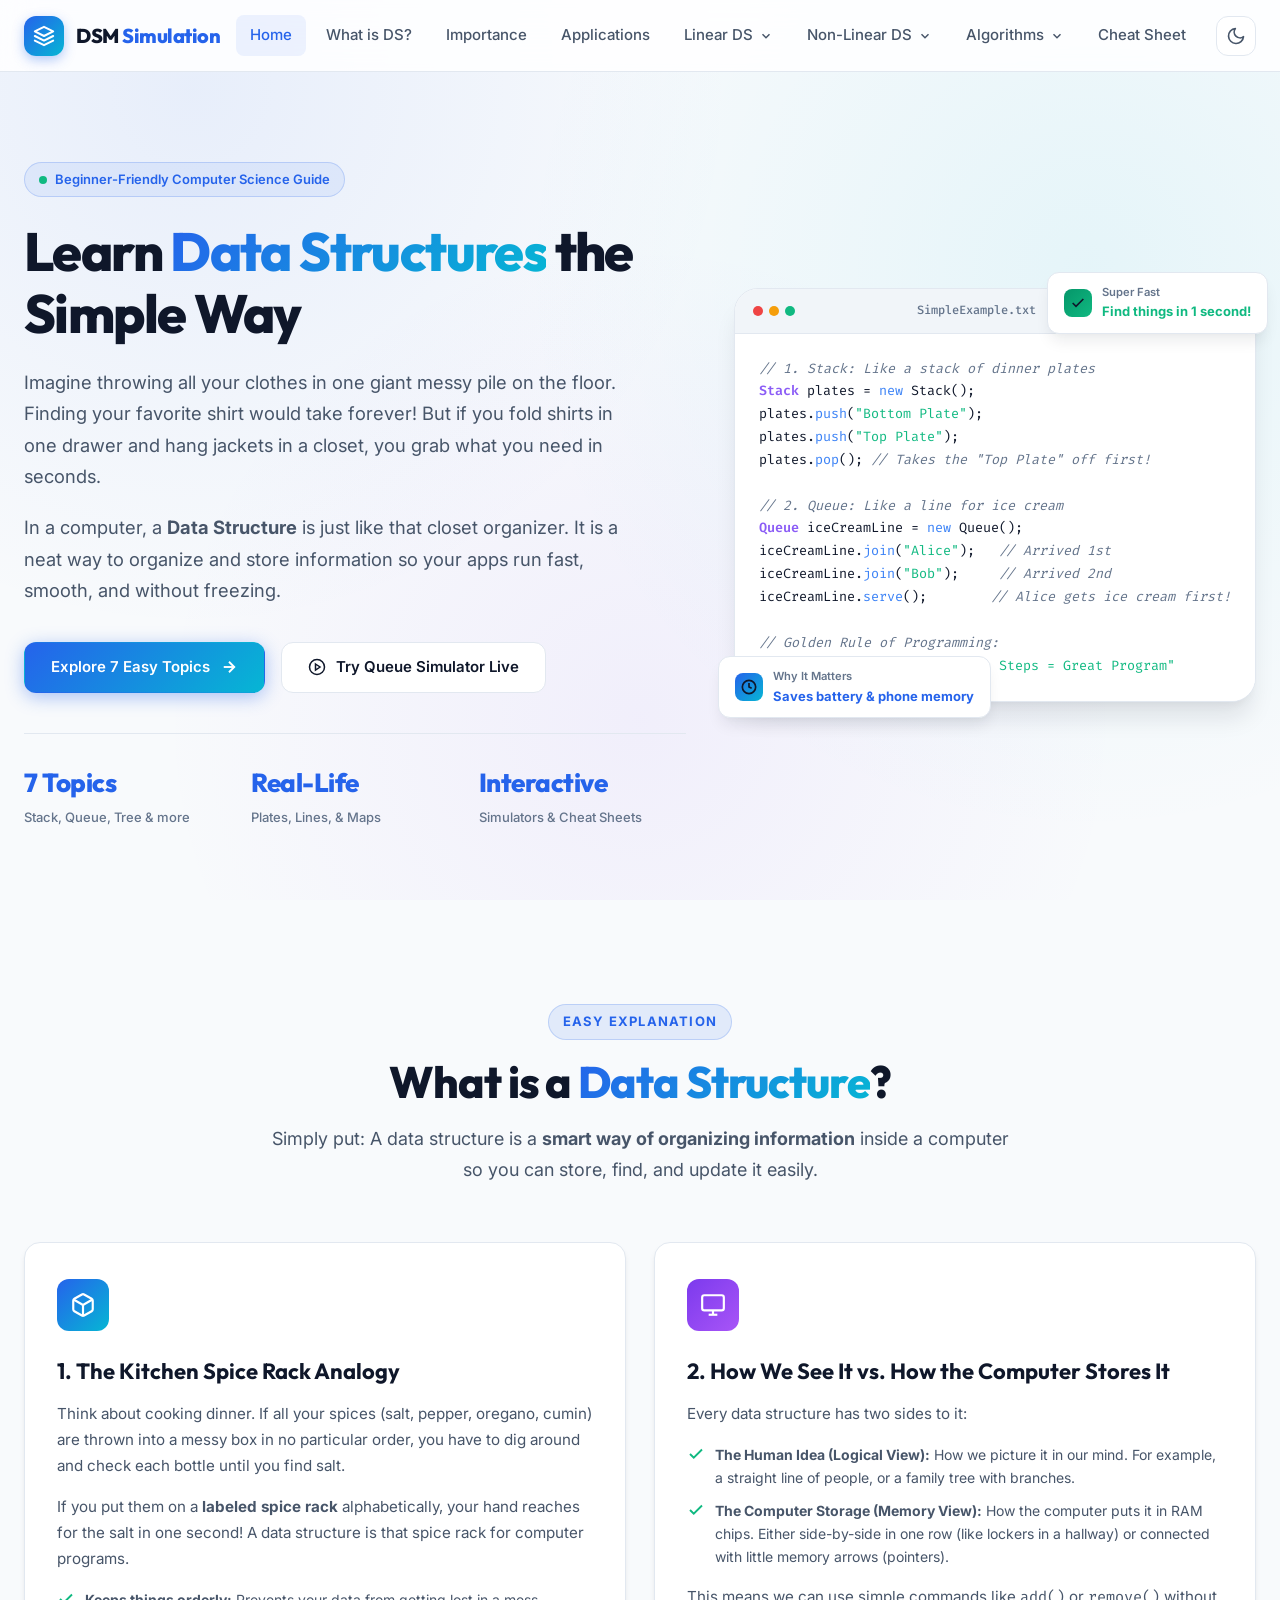
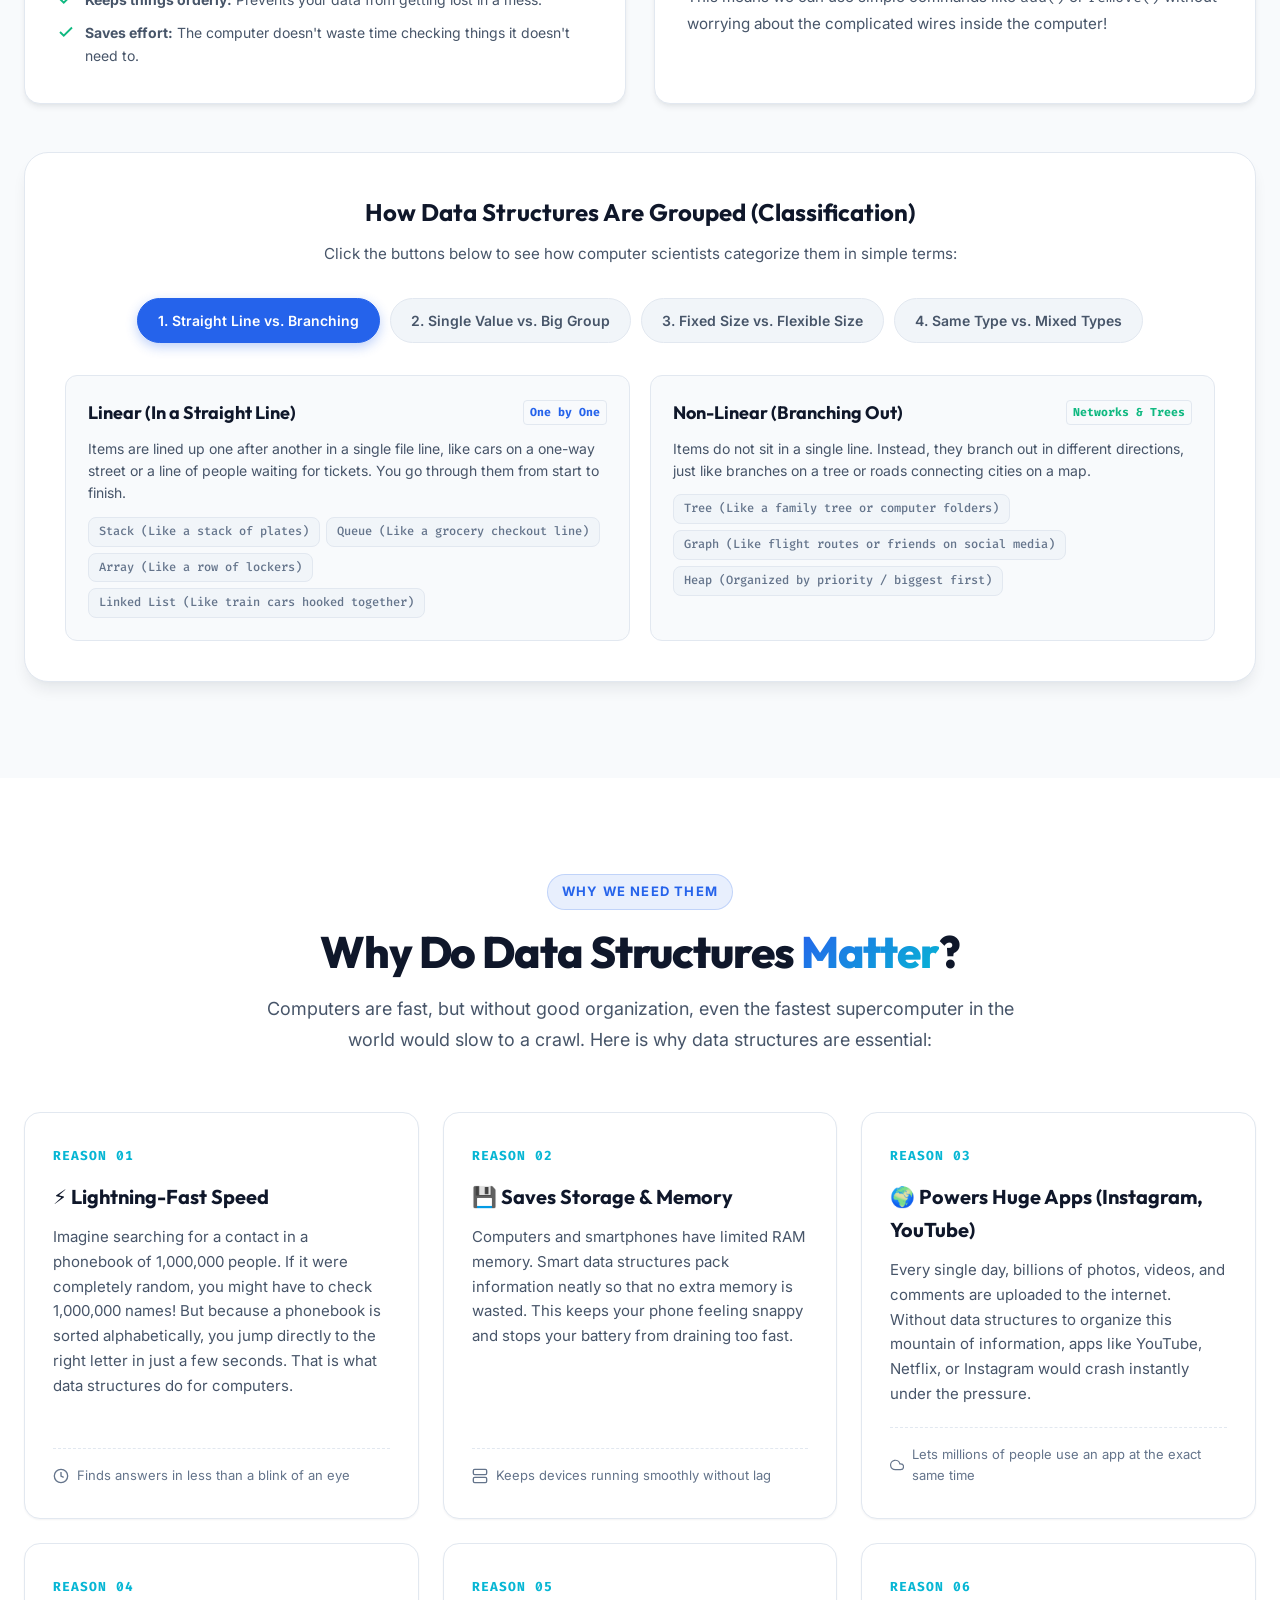
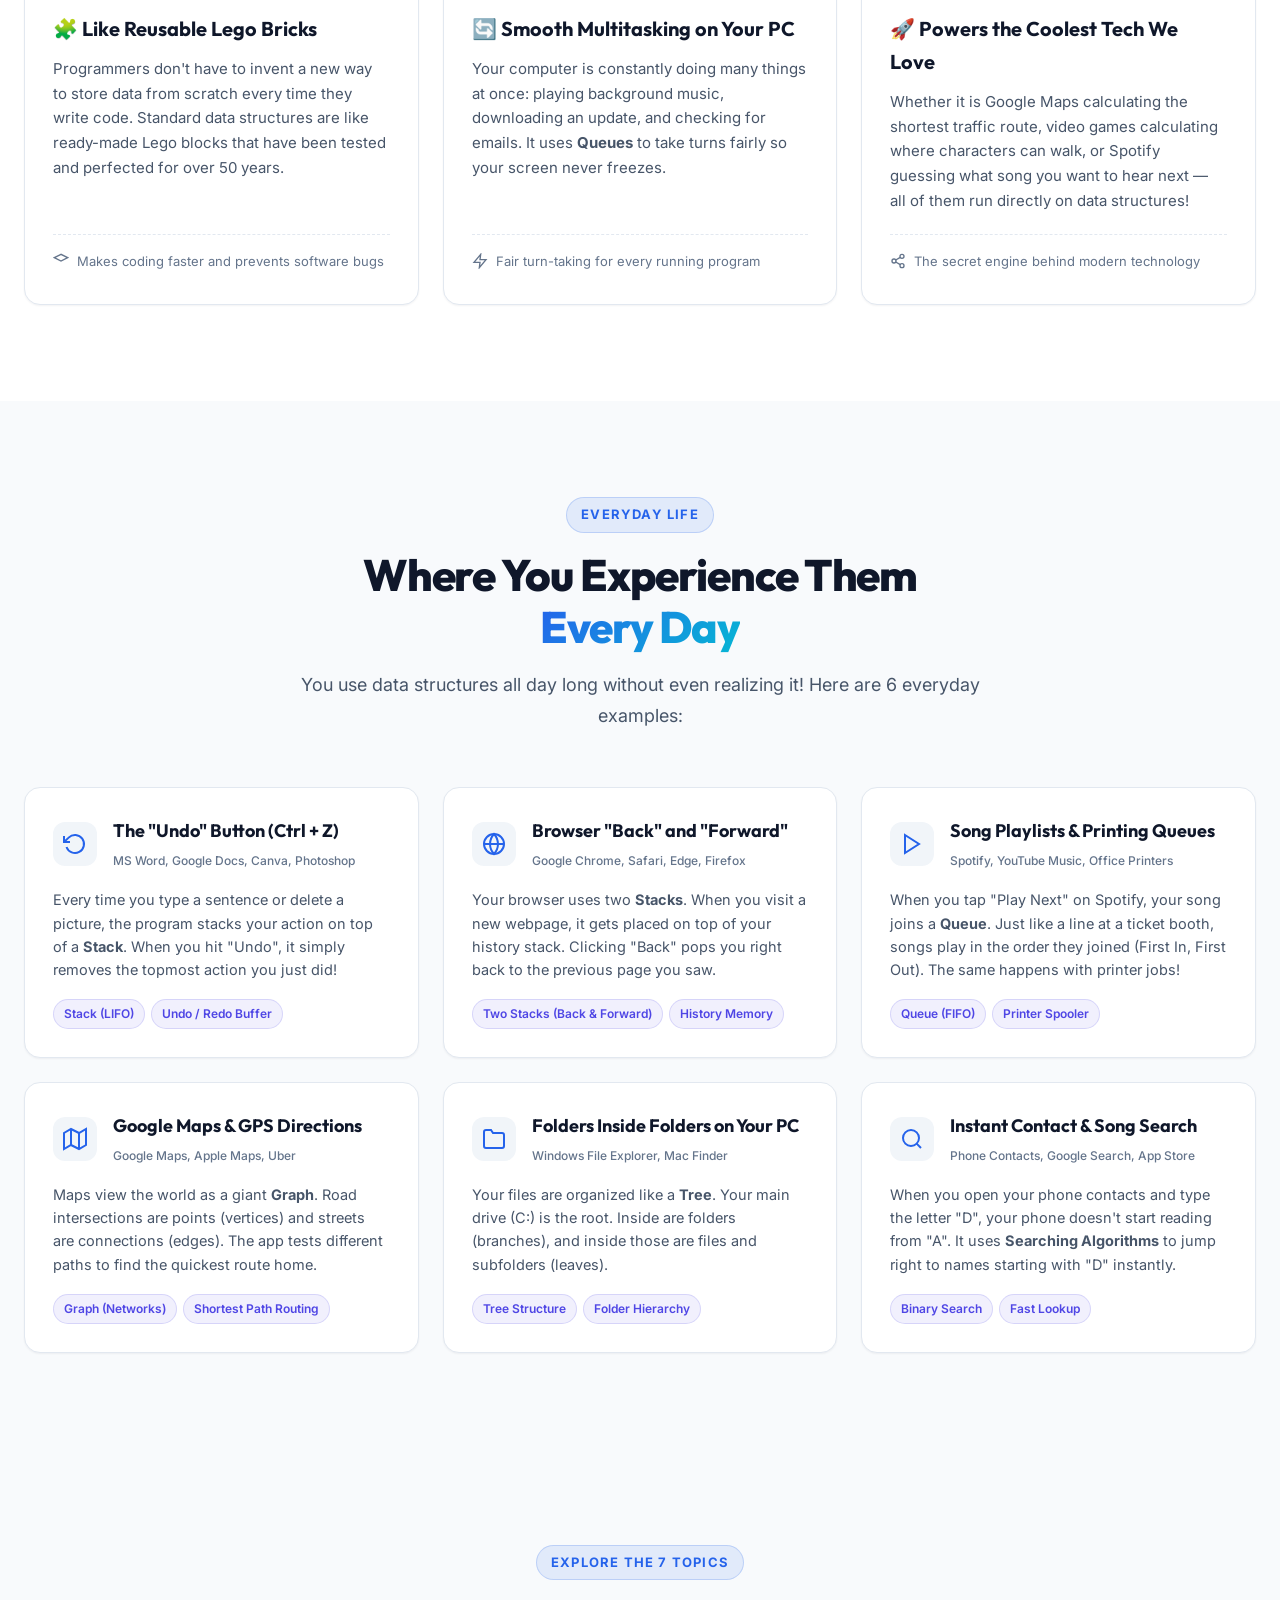
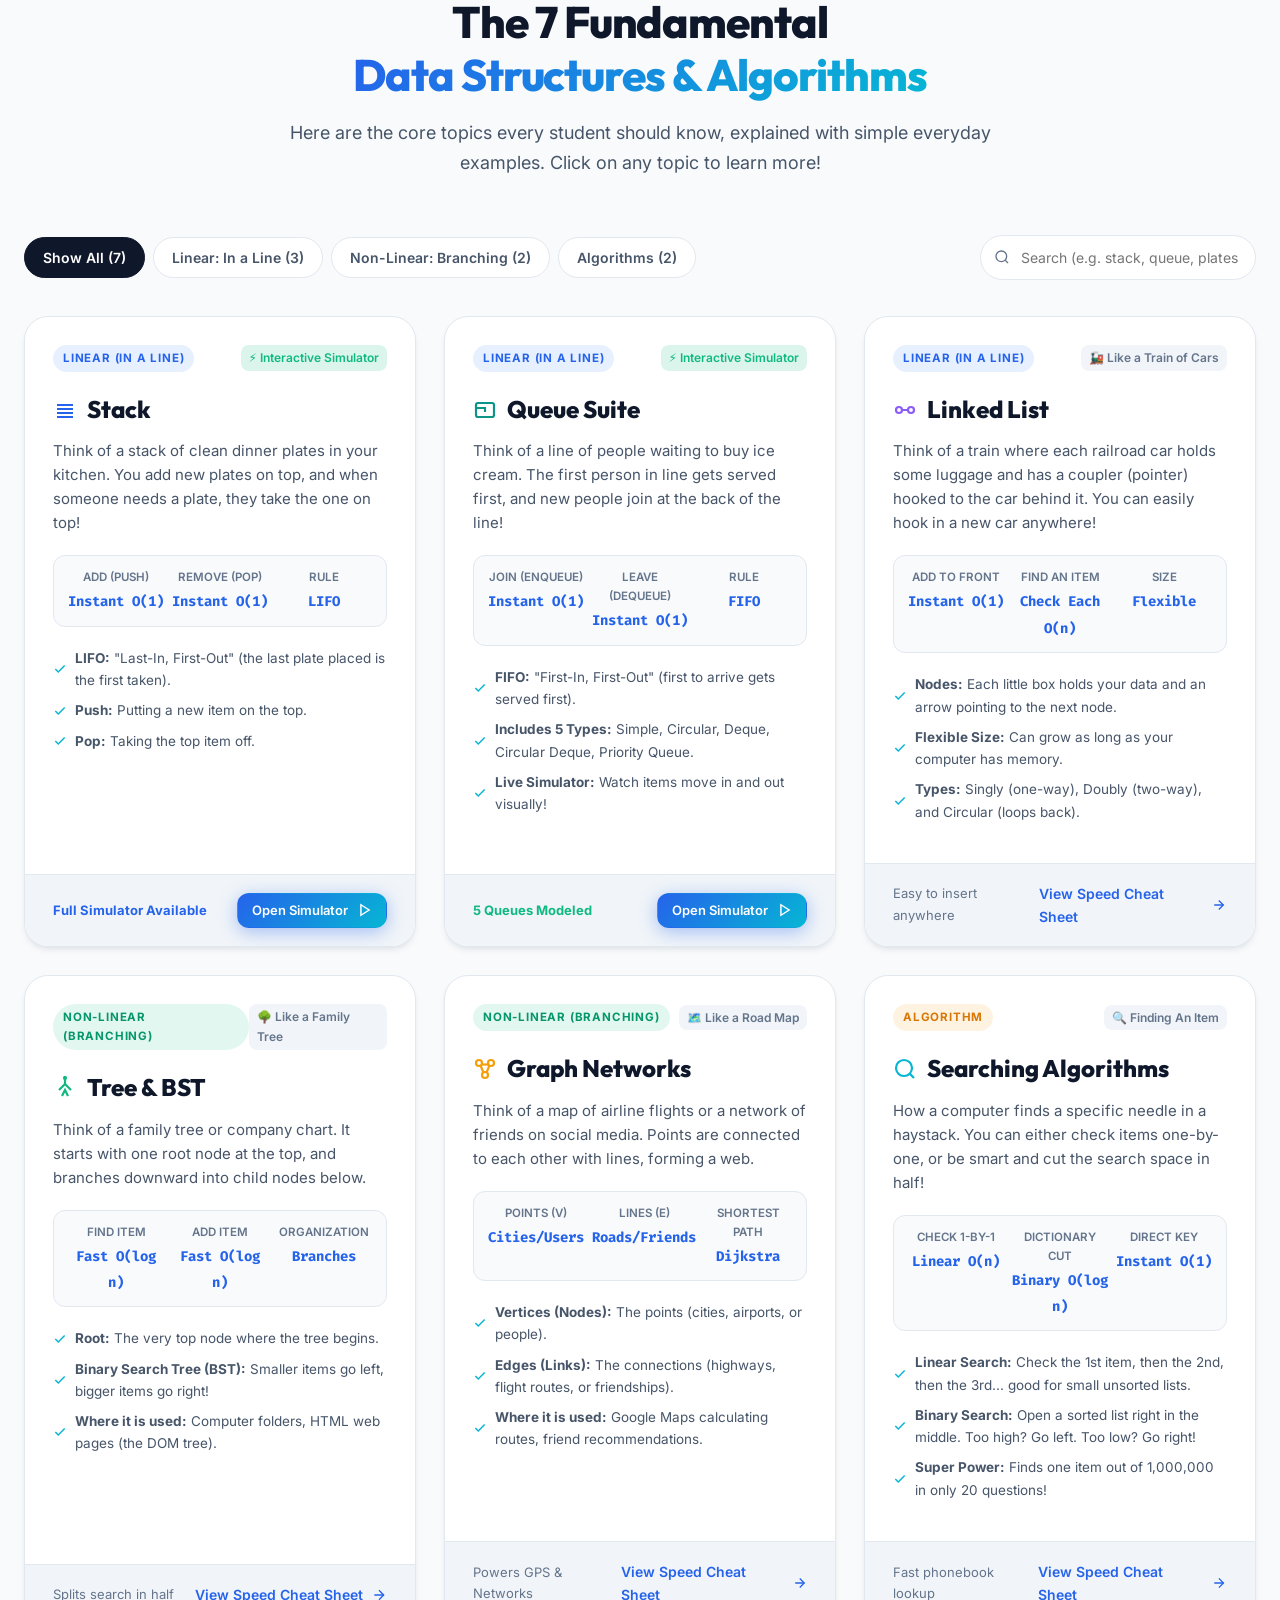
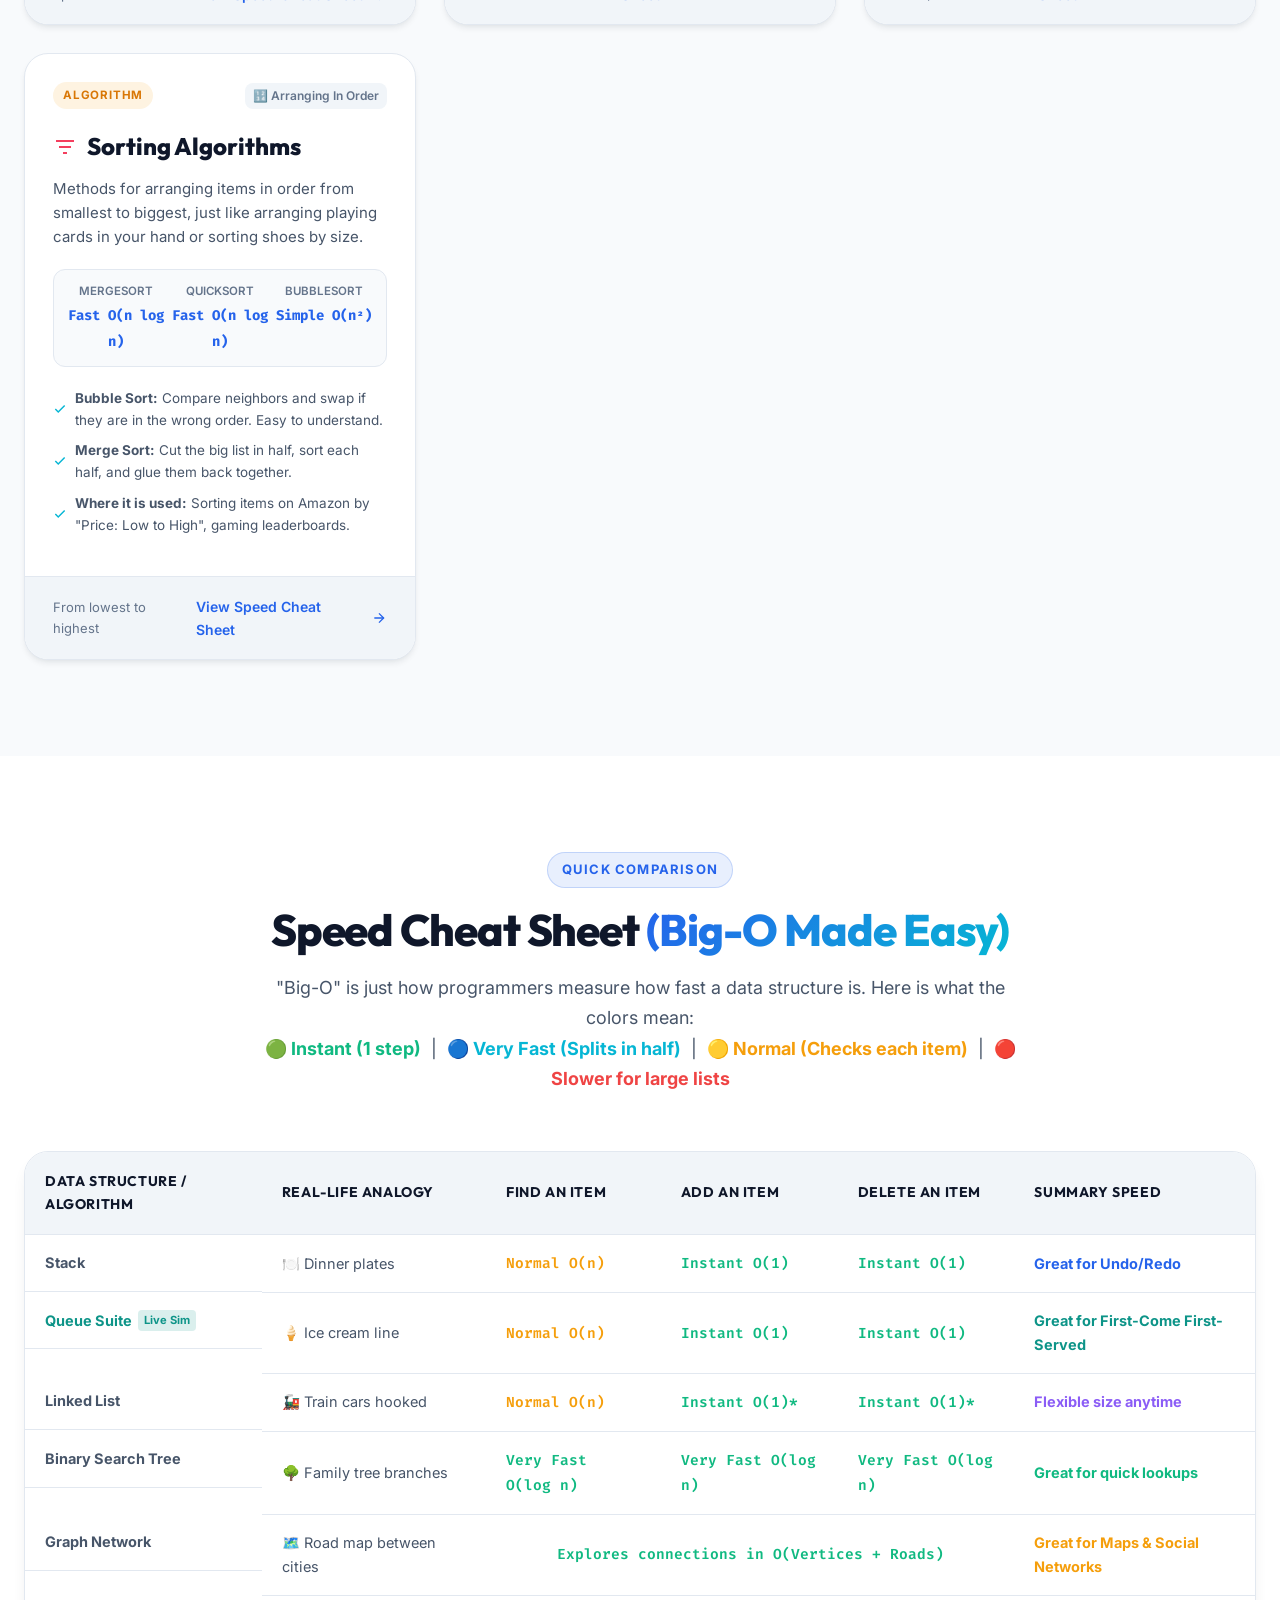
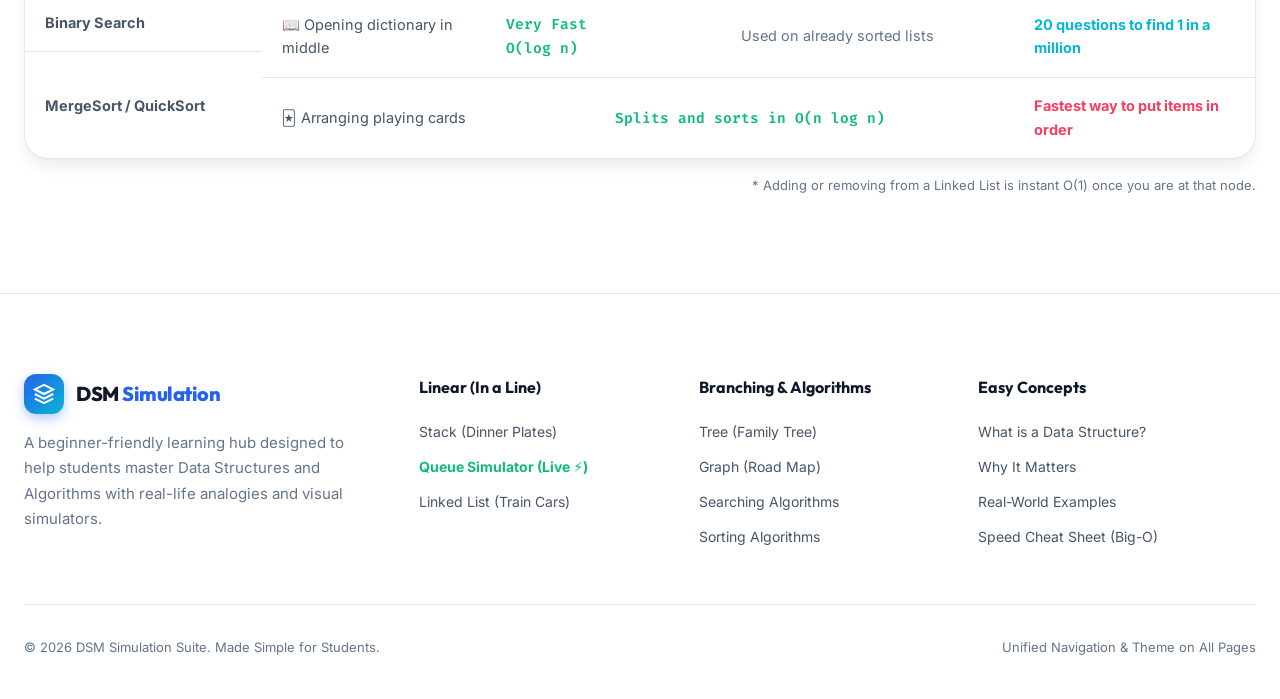
==== index.html @ 318133c2 "stack and queue" ====
<!DOCTYPE html>
<html lang="en">
<head>
    <meta charset="UTF-8">
    <meta name="viewport" content="width=device-width, initial-scale=1.0">
    <title>Data Structures Made Simple | DSM Interactive Hub</title>
    <meta name="description" content="Learn Data Structures and Algorithms the simple and fun way with easy analogies, real-world examples, interactive simulations, and cheat sheets.">

    <!-- Google Fonts -->
    <link rel="preconnect" href="https://fonts.googleapis.com">
    <link rel="preconnect" href="https://fonts.gstatic.com" crossorigin>
    <link href="https://fonts.googleapis.com/css2?family=Inter:wght@300;400;500;600;700&family=Outfit:wght@400;500;600;700;800&family=Fira+Code:wght@400;500;600&display=swap" rel="stylesheet">

    <!-- Unified Shared Stylesheet -->
    <link rel="stylesheet" href="style.css">

    <!-- Core Interactive Logic -->
    <script src="main.js" defer></script>
</head>
<body>

    <!-- ========================================================================
         1. UNIFIED NAVIGATION BAR (SHARED ACROSS ALL PAGES)
         ======================================================================== -->
    <nav class="navbar" id="navbar">
        <div class="container navbar-inner">
            <!-- Brand Logo -->
            <a href="index.html" class="nav-brand" aria-label="DSM Simulation Home">
                <div class="nav-logo-icon">
                    <svg width="22" height="22" viewBox="0 0 24 24" fill="none" stroke="currentColor" stroke-width="2.2" stroke-linecap="round" stroke-linejoin="round">
                        <polygon points="12 2 2 7 12 12 22 7 12 2"></polygon>
                        <polyline points="2 17 12 22 22 17"></polyline>
                        <polyline points="2 12 12 17 22 12"></polyline>
                    </svg>
                </div>
                <div class="nav-logo-text">DSM <span>Simulation</span></div>
            </a>

            <!-- Desktop Menu with all requested topics -->
            <ul class="nav-menu">
                <li class="nav-item">
                    <a href="index.html#hero" class="nav-link active">Home</a>
                </li>
                <li class="nav-item">
                    <a href="index.html#definition" class="nav-link">What is DS?</a>
                </li>
                <li class="nav-item">
                    <a href="index.html#importance" class="nav-link">Importance</a>
                </li>
                <li class="nav-item">
                    <a href="index.html#applications" class="nav-link">Applications</a>
                </li>

                <!-- Linear Data Structures Menu Dropdown -->
                <li class="nav-item">
                    <a href="index.html#modules" class="nav-link">
                        Linear DS
                        <svg class="chevron" viewBox="0 0 24 24" fill="none" stroke="currentColor" stroke-width="2.5">
                            <polyline points="6 9 12 15 18 9"></polyline>
                        </svg>
                    </a>
                    <div class="nav-dropdown">
                        <a href="stack_cheatsheet.html" class="dropdown-link">
                            <svg width="18" height="18" viewBox="0 0 24 24" fill="none" stroke="currentColor" stroke-width="2"><path d="M4 19h16M4 15h16M4 11h16M4 7h16"/></svg>
                            Stack Suite (LIFO)
                            <span class="dropdown-badge live">Live Simulator ⚡</span>
                        </a>
                        <a href="queue_cheatsheet.html" class="dropdown-link">
                            <svg width="18" height="18" viewBox="0 0 24 24" fill="none" stroke="currentColor" stroke-width="2"><rect x="3" y="5" width="18" height="14" rx="2"/><polyline points="3 10 12 10 12 14"/></svg>
                            Queue Suite (FIFO)
                            <span class="dropdown-badge live">Live Simulator</span>
                        </a>
                        <a href="index.html#linkedlist" class="dropdown-link">
                            <svg width="18" height="18" viewBox="0 0 24 24" fill="none" stroke="currentColor" stroke-width="2"><circle cx="6" cy="12" r="3"/><circle cx="18" cy="12" r="3"/><line x1="9" y1="12" x2="15" y2="12"/></svg>
                            Linked List
                            <span class="dropdown-badge">Train</span>
                        </a>
                    </div>
                </li>

                <!-- Non-Linear Data Structures Menu Dropdown -->
                <li class="nav-item">
                    <a href="index.html#modules" class="nav-link">
                        Non-Linear DS
                        <svg class="chevron" viewBox="0 0 24 24" fill="none" stroke="currentColor" stroke-width="2.5">
                            <polyline points="6 9 12 15 18 9"></polyline>
                        </svg>
                    </a>
                    <div class="nav-dropdown">
                        <a href="index.html#tree" class="dropdown-link">
                            <svg width="18" height="18" viewBox="0 0 24 24" fill="none" stroke="currentColor" stroke-width="2"><path d="M12 2v6m-6 6l6-6 6 6m-9 6l3-6 3 6"/><circle cx="12" cy="2" r="1"/></svg>
                            Tree & BST
                            <span class="dropdown-badge">Family Tree</span>
                        </a>
                        <a href="index.html#graph" class="dropdown-link">
                            <svg width="18" height="18" viewBox="0 0 24 24" fill="none" stroke="currentColor" stroke-width="2"><circle cx="6" cy="6" r="3"/><circle cx="18" cy="6" r="3"/><circle cx="12" cy="18" r="3"/><line x1="8.5" y1="7.5" x2="15.5" y2="7.5"/><line x1="7.5" y1="8.5" x2="10.5" y2="15.5"/><line x1="16.5" y1="8.5" x2="13.5" y2="15.5"/></svg>
                            Graph Networks
                            <span class="dropdown-badge">Road Map</span>
                        </a>
                    </div>
                </li>

                <!-- Algorithms Dropdown Menu -->
                <li class="nav-item">
                    <a href="index.html#modules" class="nav-link">
                        Algorithms
                        <svg class="chevron" viewBox="0 0 24 24" fill="none" stroke="currentColor" stroke-width="2.5">
                            <polyline points="6 9 12 15 18 9"></polyline>
                        </svg>
                    </a>
                    <div class="nav-dropdown">
                        <a href="index.html#searching" class="dropdown-link">
                            <svg width="18" height="18" viewBox="0 0 24 24" fill="none" stroke="currentColor" stroke-width="2"><circle cx="11" cy="11" r="8"/><line x1="21" y1="21" x2="16.65" y2="16.65"/></svg>
                            Searching (Find Items)
                            <span class="dropdown-badge">Search</span>
                        </a>
                        <a href="index.html#sorting" class="dropdown-link">
                            <svg width="18" height="18" viewBox="0 0 24 24" fill="none" stroke="currentColor" stroke-width="2"><path d="M3 6h18M6 12h12M10 18h4"/></svg>
                            Sorting (Order Items)
                            <span class="dropdown-badge">Sort</span>
                        </a>
                    </div>
                </li>

                <li class="nav-item">
                    <a href="index.html#cheatsheet" class="nav-link">Cheat Sheet</a>
                </li>
            </ul>

            <!-- Nav Actions -->
            <div class="nav-actions">
                <!-- Theme Toggle Button -->
                <button class="btn-icon theme-toggle" id="themeToggle" aria-label="Toggle light or dark theme" title="Toggle theme">
                    <svg class="sun-icon" viewBox="0 0 24 24" fill="none" stroke="currentColor" stroke-width="2" stroke-linecap="round" stroke-linejoin="round">
                        <circle cx="12" cy="12" r="5"></circle>
                        <line x1="12" y1="1" x2="12" y2="3"></line>
                        <line x1="12" y1="21" x2="12" y2="23"></line>
                        <line x1="4.22" y1="4.22" x2="5.64" y2="5.64"></line>
                        <line x1="18.36" y1="18.36" x2="19.78" y2="19.78"></line>
                        <line x1="1" y1="12" x2="3" y2="12"></line>
                        <line x1="21" y1="12" x2="23" y2="12"></line>
                        <line x1="4.22" y1="19.78" x2="5.64" y2="18.36"></line>
                        <line x1="18.36" y1="5.64" x2="19.78" y2="4.22"></line>
                    </svg>
                    <svg class="moon-icon" viewBox="0 0 24 24" fill="none" stroke="currentColor" stroke-width="2" stroke-linecap="round" stroke-linejoin="round">
                        <path d="M21 12.79A9 9 0 1 1 11.21 3 7 7 0 0 0 21 12.79z"></path>
                    </svg>
                </button>

                <!-- Mobile Hamburger Toggle -->
                <button class="btn-icon mobile-toggle" id="mobileMenuBtn" aria-label="Open mobile navigation menu">
                    <svg width="20" height="20" viewBox="0 0 24 24" fill="none" stroke="currentColor" stroke-width="2" stroke-linecap="round" stroke-linejoin="round">
                        <line x1="3" y1="12" x2="21" y2="12"></line>
                        <line x1="3" y1="6" x2="21" y2="6"></line>
                        <line x1="3" y1="18" x2="21" y2="18"></line>
                    </svg>
                </button>
            </div>
        </div>
    </nav>

    <!-- Mobile Navigation Drawer -->
    <div class="mobile-overlay" id="mobileOverlay"></div>
    <aside class="mobile-drawer" id="mobileDrawer">
        <div class="mobile-drawer-header">
            <div class="nav-brand">
                <div class="nav-logo-icon">
                    <svg width="20" height="20" viewBox="0 0 24 24" fill="none" stroke="currentColor" stroke-width="2.2">
                        <polygon points="12 2 2 7 12 12 22 7 12 2"></polygon>
                        <polyline points="2 17 12 22 22 17"></polyline>
                        <polyline points="2 12 12 17 22 12"></polyline>
                    </svg>
                </div>
                <div class="nav-logo-text">DSM <span>Simulation</span></div>
            </div>
            <button class="btn-icon" id="closeMobileBtn" aria-label="Close navigation drawer">
                <svg width="20" height="20" viewBox="0 0 24 24" fill="none" stroke="currentColor" stroke-width="2">
                    <line x1="18" y1="6" x2="6" y2="18"></line>
                    <line x1="6" y1="6" x2="18" y2="18"></line>
                </svg>
            </button>
        </div>

        <div class="mobile-nav-links">
            <a href="index.html#hero" class="mobile-nav-link">Home Overview</a>
            <a href="index.html#definition" class="mobile-nav-link">What is a Data Structure?</a>
            <a href="index.html#importance" class="mobile-nav-link">Why It Matters</a>
            <a href="index.html#applications" class="mobile-nav-link">Real-World Applications</a>

            <div class="mobile-nav-section-title">Linear Structures</div>
            <a href="stack_cheatsheet.html" class="mobile-nav-link" style="color: var(--accent-blue); font-weight:700;">Stack Simulator (Live ⚡)</a>
            <a href="queue_cheatsheet.html" class="mobile-nav-link" style="color: var(--accent-emerald); font-weight:700;">Queue Simulator (Live ⚡)</a>
            <a href="index.html#linkedlist" class="mobile-nav-link">Linked List (Train Cars)</a>

            <div class="mobile-nav-section-title">Non-Linear Structures</div>
            <a href="index.html#tree" class="mobile-nav-link">Tree (Family Tree)</a>
            <a href="index.html#graph" class="mobile-nav-link">Graph (Road Map)</a>

            <div class="mobile-nav-section-title">Algorithms</div>
            <a href="index.html#searching" class="mobile-nav-link">Searching (Find Items)</a>
            <a href="index.html#sorting" class="mobile-nav-link">Sorting (Order Items)</a>

            <div class="mobile-nav-section-title">Quick Reference</div>
            <a href="index.html#cheatsheet" class="mobile-nav-link">Speed Cheat Sheet (Big-O)</a>
        </div>
    </aside>

    <!-- ========================================================================
         2. HERO SECTION (SIMPLE & FRIENDLY)
         ======================================================================== -->
    <header class="hero" id="hero">
        <div class="container hero-grid">
            <div class="hero-text-col">
                <div class="hero-badge-pill">
                    <span class="hero-pulse"></span>
                    Beginner-Friendly Computer Science Guide
                </div>
                <h1 class="hero-title">
                    Learn <span class="gradient-text">Data Structures</span> the Simple Way
                </h1>
                <p class="hero-lead">
                    Imagine throwing all your clothes in one giant messy pile on the floor. Finding your favorite shirt would take forever! But if you fold shirts in one drawer and hang jackets in a closet, you grab what you need in seconds.
                </p>
                <p class="hero-lead" style="margin-top:-16px;">
                    In a computer, a <strong>Data Structure</strong> is just like that closet organizer. It is a neat way to organize and store information so your apps run fast, smooth, and without freezing.
                </p>
                <div class="hero-cta-group">
                    <a href="#modules" class="btn btn-primary">
                        Explore 7 Easy Topics
                        <svg width="18" height="18" viewBox="0 0 24 24" fill="none" stroke="currentColor" stroke-width="2.5"><line x1="5" y1="12" x2="19" y2="12"></line><polyline points="12 5 19 12 12 19"></polyline></svg>
                    </a>
                    <a href="queue_cheatsheet.html" class="btn btn-secondary">
                        <svg width="18" height="18" viewBox="0 0 24 24" fill="none" stroke="currentColor" stroke-width="2"><circle cx="12" cy="12" r="10"></circle><polygon points="10 8 16 12 10 16 10 8"></polygon></svg>
                        Try Queue Simulator Live
                    </a>
                </div>

                <!-- Friendly Quick Facts -->
                <div class="hero-stats">
                    <div class="stat-item">
                        <h4>7 Topics</h4>
                        <p>Stack, Queue, Tree & more</p>
                    </div>
                    <div class="stat-item">
                        <h4>Real-Life</h4>
                        <p>Plates, Lines, & Maps</p>
                    </div>
                    <div class="stat-item">
                        <h4>Interactive</h4>
                        <p>Simulators & Cheat Sheets</p>
                    </div>
                </div>
            </div>

            <!-- Hero Simple Visual Card -->
            <div class="hero-visual">
                <div class="floating-chip top-right">
                    <div class="chip-icon icon-emerald">
                        <svg width="16" height="16" viewBox="0 0 24 24" fill="none" stroke="currentColor" stroke-width="2.5"><polyline points="20 6 9 17 4 12"></polyline></svg>
                    </div>
                    <div>
                        <div style="font-size:0.7rem; color:var(--text-muted)">Super Fast</div>
                        <div style="color:var(--accent-emerald); font-weight:700;">Find things in 1 second!</div>
                    </div>
                </div>

                <div class="hero-glass-card">
                    <div class="terminal-header">
                        <div class="terminal-dots">
                            <span class="dot-red"></span>
                            <span class="dot-yellow"></span>
                            <span class="dot-green"></span>
                        </div>
                        <div class="terminal-title">SimpleExample.txt</div>
                        <div style="font-size:0.7rem; color:var(--text-muted)">Beginner View</div>
                    </div>
                    <pre class="terminal-content"><code><span class="code-comment">// 1. Stack: Like a stack of dinner plates</span>
<span class="code-keyword">Stack</span> plates = <span class="code-func">new</span> Stack();
plates.<span class="code-func">push</span>(<span class="code-string">"Bottom Plate"</span>);
plates.<span class="code-func">push</span>(<span class="code-string">"Top Plate"</span>);
plates.<span class="code-func">pop</span>(); <span class="code-comment">// Takes the "Top Plate" off first!</span>

<span class="code-comment">// 2. Queue: Like a line for ice cream</span>
<span class="code-keyword">Queue</span> iceCreamLine = <span class="code-func">new</span> Queue();
iceCreamLine.<span class="code-func">join</span>(<span class="code-string">"Alice"</span>);   <span class="code-comment">// Arrived 1st</span>
iceCreamLine.<span class="code-func">join</span>(<span class="code-string">"Bob"</span>);     <span class="code-comment">// Arrived 2nd</span>
iceCreamLine.<span class="code-func">serve</span>();        <span class="code-comment">// Alice gets ice cream first!</span>

<span class="code-comment">// Golden Rule of Programming:</span>
<span class="code-string">"Good Data Structure + Simple Steps = Great Program"</span></code></pre>
                </div>

                <div class="floating-chip bottom-left">
                    <div class="chip-icon icon-blue">
                        <svg width="16" height="16" viewBox="0 0 24 24" fill="none" stroke="currentColor" stroke-width="2.5"><circle cx="12" cy="12" r="10"></circle><polyline points="12 6 12 12 16 14"></polyline></svg>
                    </div>
                    <div>
                        <div style="font-size:0.7rem; color:var(--text-muted)">Why It Matters</div>
                        <div style="color:var(--accent-blue); font-weight:700;">Saves battery & phone memory</div>
                    </div>
                </div>
            </div>
        </div>
    </header>

    <!-- ========================================================================
         3. SECTION: WHAT IS A DATA STRUCTURE? (SIMPLE EXPLANATION)
         ======================================================================== -->
    <section class="section" id="definition">
        <div class="container">
            <div class="section-header">
                <span class="section-tag">Easy Explanation</span>
                <h2 class="section-title">What is a <span class="gradient-text">Data Structure</span>?</h2>
                <p class="section-description">
                    Simply put: A data structure is a <strong>smart way of organizing information</strong> inside a computer so you can store, find, and update it easily.
                </p>
            </div>

            <!-- Two Easy Concept Cards -->
            <div class="concept-grid">
                <div class="concept-card">
                    <div class="card-icon-box icon-blue">
                        <svg width="26" height="26" viewBox="0 0 24 24" fill="none" stroke="currentColor" stroke-width="2"><path d="M21 16V8a2 2 0 0 0-1-1.73l-7-4a2 2 0 0 0-2 0l-7 4A2 2 0 0 0 3 8v8a2 2 0 0 0 1 1.73l7 4a2 2 0 0 0 2 0l7-4A2 2 0 0 0 21 16z"></path><polyline points="3.27 6.96 12 12.01 20.73 6.96"></polyline><line x1="12" y1="22.08" x2="12" y2="12"></line></svg>
                    </div>
                    <h3>1. The Kitchen Spice Rack Analogy</h3>
                    <p>
                        Think about cooking dinner. If all your spices (salt, pepper, oregano, cumin) are thrown into a messy box in no particular order, you have to dig around and check each bottle until you find salt.
                    </p>
                    <p>
                        If you put them on a <strong>labeled spice rack</strong> alphabetically, your hand reaches for the salt in one second! A data structure is that spice rack for computer programs.
                    </p>
                    <ul class="feature-list">
                        <li>
                            <svg viewBox="0 0 24 24" fill="none" stroke="currentColor" stroke-width="2.5"><polyline points="20 6 9 17 4 12"></polyline></svg>
                            <span><strong>Keeps things orderly:</strong> Prevents your data from getting lost in a mess.</span>
                        </li>
                        <li>
                            <svg viewBox="0 0 24 24" fill="none" stroke="currentColor" stroke-width="2.5"><polyline points="20 6 9 17 4 12"></polyline></svg>
                            <span><strong>Saves effort:</strong> The computer doesn't waste time checking things it doesn't need to.</span>
                        </li>
                    </ul>
                </div>

                <div class="concept-card">
                    <div class="card-icon-box icon-purple">
                        <svg width="26" height="26" viewBox="0 0 24 24" fill="none" stroke="currentColor" stroke-width="2"><rect x="2" y="3" width="20" height="14" rx="2" ry="2"></rect><line x1="8" y1="21" x2="16" y2="21"></line><line x1="12" y1="17" x2="12" y2="21"></line></svg>
                    </div>
                    <h3>2. How We See It vs. How the Computer Stores It</h3>
                    <p>
                        Every data structure has two sides to it:
                    </p>
                    <ul class="feature-list" style="margin-bottom:16px;">
                        <li>
                            <svg viewBox="0 0 24 24" fill="none" stroke="currentColor" stroke-width="2.5"><polyline points="20 6 9 17 4 12"></polyline></svg>
                            <span><strong>The Human Idea (Logical View):</strong> How we picture it in our mind. For example, a straight line of people, or a family tree with branches.</span>
                        </li>
                        <li>
                            <svg viewBox="0 0 24 24" fill="none" stroke="currentColor" stroke-width="2.5"><polyline points="20 6 9 17 4 12"></polyline></svg>
                            <span><strong>The Computer Storage (Memory View):</strong> How the computer puts it in RAM chips. Either side-by-side in one row (like lockers in a hallway) or connected with little memory arrows (pointers).</span>
                        </li>
                    </ul>
                    <p>
                        This means we can use simple commands like <code>add()</code> or <code>remove()</code> without worrying about the complicated wires inside the computer!
                    </p>
                </div>
            </div>

            <!-- Interactive Classification Tabs (In Plain English) -->
            <div class="taxonomy-box">
                <div class="taxonomy-header">
                    <h3>How Data Structures Are Grouped (Classification)</h3>
                    <p style="color:var(--text-secondary); font-size:0.95rem;">Click the buttons below to see how computer scientists categorize them in simple terms:</p>
                </div>

                <div class="taxonomy-nav">
                    <button class="tab-btn active" data-tab="tab-linear">1. Straight Line vs. Branching</button>
                    <button class="tab-btn" data-tab="tab-primitive">2. Single Value vs. Big Group</button>
                    <button class="tab-btn" data-tab="tab-static">3. Fixed Size vs. Flexible Size</button>
                    <button class="tab-btn" data-tab="tab-homogeneous">4. Same Type vs. Mixed Types</button>
                </div>

                <!-- Tab 1: Linear vs Non-Linear -->
                <div class="taxonomy-tab-pane active" id="tab-linear">
                    <div class="taxonomy-grid">
                        <div class="tax-item">
                            <h4>Linear (In a Straight Line) <span class="tag-badge" style="color:var(--accent-blue)">One by One</span></h4>
                            <p>Items are lined up one after another in a single file line, like cars on a one-way street or a line of people waiting for tickets. You go through them from start to finish.</p>
                            <div class="tax-pill-list">
                                <span class="tax-pill">Stack (Like a stack of plates)</span>
                                <span class="tax-pill">Queue (Like a grocery checkout line)</span>
                                <span class="tax-pill">Array (Like a row of lockers)</span>
                                <span class="tax-pill">Linked List (Like train cars hooked together)</span>
                            </div>
                        </div>
                        <div class="tax-item">
                            <h4>Non-Linear (Branching Out) <span class="tag-badge" style="color:var(--accent-emerald)">Networks & Trees</span></h4>
                            <p>Items do not sit in a single line. Instead, they branch out in different directions, just like branches on a tree or roads connecting cities on a map.</p>
                            <div class="tax-pill-list">
                                <span class="tax-pill">Tree (Like a family tree or computer folders)</span>
                                <span class="tax-pill">Graph (Like flight routes or friends on social media)</span>
                                <span class="tax-pill">Heap (Organized by priority / biggest first)</span>
                            </div>
                        </div>
                    </div>
                </div>

                <!-- Tab 2: Primitive vs Non-Primitive -->
                <div class="taxonomy-tab-pane" id="tab-primitive">
                    <div class="taxonomy-grid">
                        <div class="tax-item">
                            <h4>Basic / Primitive <span class="tag-badge" style="color:var(--accent-cyan)">Single Value</span></h4>
                            <p>The simplest building blocks that hold only one single piece of information at a time. The computer natively understands them right away.</p>
                            <div class="tax-pill-list">
                                <span class="tax-pill">Integer: A whole number (like 5 or 100)</span>
                                <span class="tax-pill">Float: A decimal number (like 3.14)</span>
                                <span class="tax-pill">Character: A single letter (like 'A' or 'z')</span>
                                <span class="tax-pill">Boolean: True or False (Yes or No)</span>
                            </div>
                        </div>
                        <div class="tax-item">
                            <h4>Composite / Non-Primitive <span class="tag-badge" style="color:var(--accent-purple)">Group of Values</span></h4>
                            <p>Created by programmers by combining many basic values together to store larger lists, tables, and collections.</p>
                            <div class="tax-pill-list">
                                <span class="tax-pill">A list of all student names in a school</span>
                                <span class="tax-pill">A music playlist of 50 songs</span>
                                <span class="tax-pill">A chessboard matrix of 64 squares</span>
                            </div>
                        </div>
                    </div>
                </div>

                <!-- Tab 3: Static vs Dynamic -->
                <div class="taxonomy-tab-pane" id="tab-static">
                    <div class="taxonomy-grid">
                        <div class="tax-item">
                            <h4>Fixed Size (Static) <span class="tag-badge" style="color:var(--accent-amber)">Cannot Grow</span></h4>
                            <p>Its size is decided at the very beginning and cannot change while the program is running. Like an egg carton with exactly 12 holes — you can never put a 13th egg in it!</p>
                            <div class="tax-pill-list">
                                <span class="tax-pill">Standard fixed arrays</span>
                                <span class="tax-pill">Fixed-size buffers</span>
                            </div>
                        </div>
                        <div class="tax-item">
                            <h4>Flexible Size (Dynamic) <span class="tag-badge" style="color:var(--accent-rose)">Grows & Shrinks</span></h4>
                            <p>Can easily expand when you want to add more items, and shrink when you delete items. Like a shopping cart that holds as much as you decide to put inside.</p>
                            <div class="tax-pill-list">
                                <span class="tax-pill">Dynamic lists (Vectors)</span>
                                <span class="tax-pill">Linked Lists</span>
                                <span class="tax-pill">Trees & Graphs</span>
                            </div>
                        </div>
                    </div>
                </div>

                <!-- Tab 4: Homogeneous vs Heterogeneous -->
                <div class="taxonomy-tab-pane" id="tab-homogeneous">
                    <div class="taxonomy-grid">
                        <div class="tax-item">
                            <h4>Same Type (Homogeneous) <span class="tag-badge" style="color:var(--accent-blue)">Uniform</span></h4>
                            <p>Every single item inside must be of the exact same kind. For example, a list that holds only numbers, or an egg carton that holds only eggs.</p>
                            <div class="tax-pill-list">
                                <span class="tax-pill">An array of test scores (all numbers)</span>
                                <span class="tax-pill">A word (a string of letters only)</span>
                            </div>
                        </div>
                        <div class="tax-item">
                            <h4>Mixed Types (Heterogeneous) <span class="tag-badge" style="color:var(--accent-indigo)">Different Kinds</span></h4>
                            <p>Can pack different kinds of information together in one single card. Like a student ID card that holds a Name (words), Age (number), and Photo (image).</p>
                            <div class="tax-pill-list">
                                <span class="tax-pill">A Student Profile (Name, Roll No, Marks)</span>
                                <span class="tax-pill">An Online Order (Item, Price, Address)</span>
                            </div>
                        </div>
                    </div>
                </div>
            </div>
        </div>
    </section>

    <!-- ========================================================================
         4. SECTION: WHY ARE DATA STRUCTURES IMPORTANT? (EVERYDAY VALUE)
         ======================================================================== -->
    <section class="section" id="importance" style="background: var(--bg-secondary);">
        <div class="container">
            <div class="section-header">
                <span class="section-tag">Why We Need Them</span>
                <h2 class="section-title">Why Do Data Structures <span class="gradient-text">Matter</span>?</h2>
                <p class="section-description">
                    Computers are fast, but without good organization, even the fastest supercomputer in the world would slow to a crawl. Here is why data structures are essential:
                </p>
            </div>

            <div class="importance-grid">
                <!-- 1. Lightning Fast Speed -->
                <div class="importance-card">
                    <div class="importance-num">Reason 01</div>
                    <h3>⚡ Lightning-Fast Speed</h3>
                    <p>
                        Imagine searching for a contact in a phonebook of 1,000,000 people. If it were completely random, you might have to check 1,000,000 names! But because a phonebook is sorted alphabetically, you jump directly to the right letter in just a few seconds. That is what data structures do for computers.
                    </p>
                    <div class="importance-meta">
                        <svg width="16" height="16" viewBox="0 0 24 24" fill="none" stroke="currentColor" stroke-width="2"><circle cx="12" cy="12" r="10"></circle><polyline points="12 6 12 12 16 14"></polyline></svg>
                        Finds answers in less than a blink of an eye
                    </div>
                </div>

                <!-- 2. Saves Computer Memory -->
                <div class="importance-card">
                    <div class="importance-num">Reason 02</div>
                    <h3>💾 Saves Storage & Memory</h3>
                    <p>
                        Computers and smartphones have limited RAM memory. Smart data structures pack information neatly so that no extra memory is wasted. This keeps your phone feeling snappy and stops your battery from draining too fast.
                    </p>
                    <div class="importance-meta">
                        <svg width="16" height="16" viewBox="0 0 24 24" fill="none" stroke="currentColor" stroke-width="2"><rect x="2" y="2" width="20" height="8" rx="2" ry="2"></rect><rect x="2" y="14" width="20" height="8" rx="2" ry="2"></rect><line x1="6" y1="6" x2="6.01" y2="6"></line><line x1="6" y1="18" x2="6.01" y2="18"></line></svg>
                        Keeps devices running smoothly without lag
                    </div>
                </div>

                <!-- 3. Handles Giant Apps -->
                <div class="importance-card">
                    <div class="importance-num">Reason 03</div>
                    <h3>🌍 Powers Huge Apps (Instagram, YouTube)</h3>
                    <p>
                        Every single day, billions of photos, videos, and comments are uploaded to the internet. Without data structures to organize this mountain of information, apps like YouTube, Netflix, or Instagram would crash instantly under the pressure.
                    </p>
                    <div class="importance-meta">
                        <svg width="16" height="16" viewBox="0 0 24 24" fill="none" stroke="currentColor" stroke-width="2"><path d="M18 10h-1.26A8 8 0 1 0 9 20h9a5 5 0 0 0 0-10z"></path></svg>
                        Lets millions of people use an app at the exact same time
                    </div>
                </div>

                <!-- 4. Clean, Tested Building Blocks -->
                <div class="importance-card">
                    <div class="importance-num">Reason 04</div>
                    <h3>🧩 Like Reusable Lego Bricks</h3>
                    <p>
                        Programmers don't have to invent a new way to store data from scratch every time they write code. Standard data structures are like ready-made Lego blocks that have been tested and perfected for over 50 years.
                    </p>
                    <div class="importance-meta">
                        <svg width="16" height="16" viewBox="0 0 24 24" fill="none" stroke="currentColor" stroke-width="2"><polygon points="12 2 2 7 12 12 22 7 12 2"></polygon></svg>
                        Makes coding faster and prevents software bugs
                    </div>
                </div>

                <!-- 5. Multitasking Without Freezing -->
                <div class="importance-card">
                    <div class="importance-num">Reason 05</div>
                    <h3>🔄 Smooth Multitasking on Your PC</h3>
                    <p>
                        Your computer is constantly doing many things at once: playing background music, downloading an update, and checking for emails. It uses <strong>Queues</strong> to take turns fairly so your screen never freezes.
                    </p>
                    <div class="importance-meta">
                        <svg width="16" height="16" viewBox="0 0 24 24" fill="none" stroke="currentColor" stroke-width="2"><polygon points="13 2 3 14 12 14 11 22 21 10 12 10 13 2"></polygon></svg>
                        Fair turn-taking for every running program
                    </div>
                </div>

                <!-- 6. Powers Cool Features (Maps, Games, AI) -->
                <div class="importance-card">
                    <div class="importance-num">Reason 06</div>
                    <h3>🚀 Powers the Coolest Tech We Love</h3>
                    <p>
                        Whether it is Google Maps calculating the shortest traffic route, video games calculating where characters can walk, or Spotify guessing what song you want to hear next — all of them run directly on data structures!
                    </p>
                    <div class="importance-meta">
                        <svg width="16" height="16" viewBox="0 0 24 24" fill="none" stroke="currentColor" stroke-width="2"><circle cx="18" cy="5" r="3"></circle><circle cx="6" cy="12" r="3"></circle><circle cx="18" cy="19" r="3"></circle><line x1="8.59" y1="13.51" x2="15.42" y2="17.49"></line><line x1="15.41" y1="6.51" x2="8.59" y2="10.49"></line></svg>
                        The secret engine behind modern technology
                    </div>
                </div>
            </div>
        </div>
    </section>

    <!-- ========================================================================
         5. SECTION: REAL-WORLD APPLICATIONS (EVERYDAY EXAMPLES)
         ======================================================================== -->
    <section class="section" id="applications">
        <div class="container">
            <div class="section-header">
                <span class="section-tag">Everyday Life</span>
                <h2 class="section-title">Where You Experience Them <span class="gradient-text">Every Day</span></h2>
                <p class="section-description">
                    You use data structures all day long without even realizing it! Here are 6 everyday examples:
                </p>
            </div>

            <div class="applications-grid">
                <!-- App 1: Undo / Redo -->
                <div class="app-card">
                    <div class="app-header">
                        <div class="app-icon">
                            <svg width="24" height="24" viewBox="0 0 24 24" fill="none" stroke="currentColor" stroke-width="2"><polyline points="1 4 1 10 7 10"></polyline><path d="M3.51 15a9 9 0 1 0 2.13-9.36L1 10"></path></svg>
                        </div>
                        <div class="app-header-text">
                            <h4>The "Undo" Button (Ctrl + Z)</h4>
                            <span>MS Word, Google Docs, Canva, Photoshop</span>
                        </div>
                    </div>
                    <p>
                        Every time you type a sentence or delete a picture, the program stacks your action on top of a <strong>Stack</strong>. When you hit "Undo", it simply removes the topmost action you just did!
                    </p>
                    <div class="app-tags">
                        <span class="app-tag">Stack (LIFO)</span>
                        <span class="app-tag">Undo / Redo Buffer</span>
                    </div>
                </div>

                <!-- App 2: Web Browser Back Button -->
                <div class="app-card">
                    <div class="app-header">
                        <div class="app-icon">
                            <svg width="24" height="24" viewBox="0 0 24 24" fill="none" stroke="currentColor" stroke-width="2"><circle cx="12" cy="12" r="10"></circle><line x1="2" y1="12" x2="22" y2="12"></line><path d="M12 2a15.3 15.3 0 0 1 4 10 15.3 15.3 0 0 1-4 10 15.3 15.3 0 0 1-4-10 15.3 15.3 0 0 1 4-10z"></path></svg>
                        </div>
                        <div class="app-header-text">
                            <h4>Browser "Back" and "Forward"</h4>
                            <span>Google Chrome, Safari, Edge, Firefox</span>
                        </div>
                    </div>
                    <p>
                        Your browser uses two <strong>Stacks</strong>. When you visit a new webpage, it gets placed on top of your history stack. Clicking "Back" pops you right back to the previous page you saw.
                    </p>
                    <div class="app-tags">
                        <span class="app-tag">Two Stacks (Back & Forward)</span>
                        <span class="app-tag">History Memory</span>
                    </div>
                </div>

                <!-- App 3: Music Playlists -->
                <div class="app-card">
                    <div class="app-header">
                        <div class="app-icon">
                            <svg width="24" height="24" viewBox="0 0 24 24" fill="none" stroke="currentColor" stroke-width="2"><polygon points="5 3 19 12 5 21 5 3"></polygon></svg>
                        </div>
                        <div class="app-header-text">
                            <h4>Song Playlists & Printing Queues</h4>
                            <span>Spotify, YouTube Music, Office Printers</span>
                        </div>
                    </div>
                    <p>
                        When you tap "Play Next" on Spotify, your song joins a <strong>Queue</strong>. Just like a line at a ticket booth, songs play in the order they joined (First In, First Out). The same happens with printer jobs!
                    </p>
                    <div class="app-tags">
                        <span class="app-tag">Queue (FIFO)</span>
                        <span class="app-tag">Printer Spooler</span>
                    </div>
                </div>

                <!-- App 4: GPS Navigation -->
                <div class="app-card">
                    <div class="app-header">
                        <div class="app-icon">
                            <svg width="24" height="24" viewBox="0 0 24 24" fill="none" stroke="currentColor" stroke-width="2"><polygon points="1 6 1 22 8 18 16 22 23 18 23 2 16 6 8 2 1 6"></polygon><line x1="8" y1="2" x2="8" y2="18"></line><line x1="16" y1="6" x2="16" y2="22"></line></svg>
                        </div>
                        <div class="app-header-text">
                            <h4>Google Maps & GPS Directions</h4>
                            <span>Google Maps, Apple Maps, Uber</span>
                        </div>
                    </div>
                    <p>
                        Maps view the world as a giant <strong>Graph</strong>. Road intersections are points (vertices) and streets are connections (edges). The app tests different paths to find the quickest route home.
                    </p>
                    <div class="app-tags">
                        <span class="app-tag">Graph (Networks)</span>
                        <span class="app-tag">Shortest Path Routing</span>
                    </div>
                </div>

                <!-- App 5: Computer Folders -->
                <div class="app-card">
                    <div class="app-header">
                        <div class="app-icon">
                            <svg width="24" height="24" viewBox="0 0 24 24" fill="none" stroke="currentColor" stroke-width="2"><path d="M22 19a2 2 0 0 1-2 2H4a2 2 0 0 1-2-2V5a2 2 0 0 1 2-2h5l2 3h9a2 2 0 0 1 2 2z"></path></svg>
                        </div>
                        <div class="app-header-text">
                            <h4>Folders Inside Folders on Your PC</h4>
                            <span>Windows File Explorer, Mac Finder</span>
                        </div>
                    </div>
                    <p>
                        Your files are organized like a <strong>Tree</strong>. Your main drive (C:) is the root. Inside are folders (branches), and inside those are files and subfolders (leaves).
                    </p>
                    <div class="app-tags">
                        <span class="app-tag">Tree Structure</span>
                        <span class="app-tag">Folder Hierarchy</span>
                    </div>
                </div>

                <!-- App 6: Phone Contact Search -->
                <div class="app-card">
                    <div class="app-header">
                        <div class="app-icon">
                            <svg width="24" height="24" viewBox="0 0 24 24" fill="none" stroke="currentColor" stroke-width="2"><circle cx="11" cy="11" r="8"></circle><line x1="21" y1="21" x2="16.65" y2="16.65"></line></svg>
                        </div>
                        <div class="app-header-text">
                            <h4>Instant Contact & Song Search</h4>
                            <span>Phone Contacts, Google Search, App Store</span>
                        </div>
                    </div>
                    <p>
                        When you open your phone contacts and type the letter "D", your phone doesn't start reading from "A". It uses <strong>Searching Algorithms</strong> to jump right to names starting with "D" instantly.
                    </p>
                    <div class="app-tags">
                        <span class="app-tag">Binary Search</span>
                        <span class="app-tag">Fast Lookup</span>
                    </div>
                </div>
            </div>
        </div>
    </section>

    <!-- ========================================================================
         6. SECTION: THE 7 CORE TOPICS (SIMPLIFIED MENU CARDS)
         ======================================================================== -->
    <section class="section" id="modules" style="background: var(--bg-primary);">
        <div class="container">
            <div class="section-header">
                <span class="section-tag">Explore The 7 Topics</span>
                <h2 class="section-title">The 7 Fundamental <span class="gradient-text">Data Structures & Algorithms</span></h2>
                <p class="section-description">
                    Here are the core topics every student should know, explained with simple everyday examples. Click on any topic to learn more!
                </p>
            </div>

            <!-- Hub Toolbar (Filters + Live Search) -->
            <div class="hub-toolbar">
                <div class="hub-filters">
                    <button class="filter-btn active" data-filter="all">Show All (7)</button>
                    <button class="filter-btn" data-filter="linear">Linear: In a Line (3)</button>
                    <button class="filter-btn" data-filter="nonlinear">Non-Linear: Branching (2)</button>
                    <button class="filter-btn" data-filter="algorithm">Algorithms (2)</button>
                </div>

                <div class="hub-search-box">
                    <svg viewBox="0 0 24 24" fill="none" stroke="currentColor" stroke-width="2">
                        <circle cx="11" cy="11" r="8"></circle>
                        <line x1="21" y1="21" x2="16.65" y2="16.65"></line>
                    </svg>
                    <input type="text" id="hubSearch" placeholder="Search (e.g. stack, queue, plates, tree)..." aria-label="Search modules">
                </div>
            </div>

            <!-- Fallback for empty search -->
            <div id="noSearchResults" style="display: none; text-align: center; padding: 48px 0; color: var(--text-muted);">
                <p style="font-size: 1.125rem; font-weight: 600;">No matching topics found.</p>
                <p style="font-size: 0.875rem;">Try typing "queue", "stack", "plates", "tree", or "search".</p>
            </div>

            <!-- Modules Grid -->
            <div class="modules-grid" id="modulesGrid">

                <!-- 1. STACK -->
                <article class="module-card" id="stack" data-type="linear" data-category="stack" data-keywords="stack lifo plates push pop undo redo back button linear">
                    <div class="card-top">
                        <div class="card-top-meta">
                            <span class="category-badge badge-linear">Linear (In a Line)</span>
                            <span class="status-badge live-sim">⚡ Interactive Simulator</span>
                        </div>
                        <h3 class="module-title">
                            <svg width="24" height="24" viewBox="0 0 24 24" fill="none" stroke="currentColor" stroke-width="2.2" style="color:var(--accent-blue)"><path d="M4 19h16M4 15h16M4 11h16M4 7h16"/></svg>
                            Stack
                        </h3>
                        <p class="module-desc">
                            Think of a stack of clean dinner plates in your kitchen. You add new plates on top, and when someone needs a plate, they take the one on top!
                        </p>

                        <div class="complexity-snippet">
                            <div class="c-item">
                                <span>Add (Push)</span>
                                <code>Instant O(1)</code>
                            </div>
                            <div class="c-item">
                                <span>Remove (Pop)</span>
                                <code>Instant O(1)</code>
                            </div>
                            <div class="c-item">
                                <span>Rule</span>
                                <code>LIFO</code>
                            </div>
                        </div>

                        <ul class="module-specs">
                            <li>
                                <svg viewBox="0 0 24 24" fill="none" stroke="currentColor" stroke-width="2.5"><polyline points="20 6 9 17 4 12"></polyline></svg>
                                <span><strong>LIFO:</strong> "Last-In, First-Out" (the last plate placed is the first taken).</span>
                            </li>
                            <li>
                                <svg viewBox="0 0 24 24" fill="none" stroke="currentColor" stroke-width="2.5"><polyline points="20 6 9 17 4 12"></polyline></svg>
                                <span><strong>Push:</strong> Putting a new item on the top.</span>
                            </li>
                            <li>
                                <svg viewBox="0 0 24 24" fill="none" stroke="currentColor" stroke-width="2.5"><polyline points="20 6 9 17 4 12"></polyline></svg>
                                <span><strong>Pop:</strong> Taking the top item off.</span>
                            </li>
                        </ul>
                    </div>
                    <div class="card-bottom">
                        <span style="font-size:0.8125rem; color:var(--accent-blue); font-weight:700;">Full Simulator Available</span>
                        <a href="stack_cheatsheet.html" class="btn btn-primary" style="padding: 6px 14px; font-size: 0.8125rem;">
                            Open Simulator
                            <svg width="14" height="14" viewBox="0 0 24 24" fill="none" stroke="currentColor" stroke-width="2.5"><polygon points="5 3 19 12 5 21 5 3"></polygon></svg>
                        </a>
                    </div>
                </article>

                <!-- 2. QUEUE -->
                <article class="module-card" id="queue" data-type="linear" data-category="queue" data-keywords="queue fifo line ticket store circular deque priority simulator">
                    <div class="card-top">
                        <div class="card-top-meta">
                            <span class="category-badge badge-linear">Linear (In a Line)</span>
                            <span class="status-badge live-sim">⚡ Interactive Simulator</span>
                        </div>
                        <h3 class="module-title">
                            <svg width="24" height="24" viewBox="0 0 24 24" fill="none" stroke="currentColor" stroke-width="2.2" style="color:var(--accent-teal)"><rect x="3" y="5" width="18" height="14" rx="2"/><polyline points="3 10 12 10 12 14"/></svg>
                            Queue Suite
                        </h3>
                        <p class="module-desc">
                            Think of a line of people waiting to buy ice cream. The first person in line gets served first, and new people join at the back of the line!
                        </p>

                        <div class="complexity-snippet">
                            <div class="c-item">
                                <span>Join (Enqueue)</span>
                                <code>Instant O(1)</code>
                            </div>
                            <div class="c-item">
                                <span>Leave (Dequeue)</span>
                                <code>Instant O(1)</code>
                            </div>
                            <div class="c-item">
                                <span>Rule</span>
                                <code>FIFO</code>
                            </div>
                        </div>

                        <ul class="module-specs">
                            <li>
                                <svg viewBox="0 0 24 24" fill="none" stroke="currentColor" stroke-width="2.5"><polyline points="20 6 9 17 4 12"></polyline></svg>
                                <span><strong>FIFO:</strong> "First-In, First-Out" (first to arrive gets served first).</span>
                            </li>
                            <li>
                                <svg viewBox="0 0 24 24" fill="none" stroke="currentColor" stroke-width="2.5"><polyline points="20 6 9 17 4 12"></polyline></svg>
                                <span><strong>Includes 5 Types:</strong> Simple, Circular, Deque, Circular Deque, Priority Queue.</span>
                            </li>
                            <li>
                                <svg viewBox="0 0 24 24" fill="none" stroke="currentColor" stroke-width="2.5"><polyline points="20 6 9 17 4 12"></polyline></svg>
                                <span><strong>Live Simulator:</strong> Watch items move in and out visually!</span>
                            </li>
                        </ul>
                    </div>
                    <div class="card-bottom">
                        <span style="font-size:0.8125rem; color:var(--accent-emerald); font-weight:700;">5 Queues Modeled</span>
                        <a href="queue_cheatsheet.html" class="btn btn-primary" style="padding: 6px 14px; font-size: 0.8125rem;">
                            Open Simulator
                            <svg width="14" height="14" viewBox="0 0 24 24" fill="none" stroke="currentColor" stroke-width="2.5"><polygon points="5 3 19 12 5 21 5 3"></polygon></svg>
                        </a>
                    </div>
                </article>

                <!-- 3. LINKED LIST -->
                <article class="module-card" id="linkedlist" data-type="linear" data-category="linkedlist" data-keywords="linked list train cars pointers nodes head tail dynamic memory">
                    <div class="card-top">
                        <div class="card-top-meta">
                            <span class="category-badge badge-linear">Linear (In a Line)</span>
                            <span class="status-badge">🚂 Like a Train of Cars</span>
                        </div>
                        <h3 class="module-title">
                            <svg width="24" height="24" viewBox="0 0 24 24" fill="none" stroke="currentColor" stroke-width="2.2" style="color:var(--accent-purple)"><circle cx="6" cy="12" r="3"/><circle cx="18" cy="12" r="3"/><line x1="9" y1="12" x2="15" y2="12"/></svg>
                            Linked List
                        </h3>
                        <p class="module-desc">
                            Think of a train where each railroad car holds some luggage and has a coupler (pointer) hooked to the car behind it. You can easily hook in a new car anywhere!
                        </p>

                        <div class="complexity-snippet">
                            <div class="c-item">
                                <span>Add to Front</span>
                                <code>Instant O(1)</code>
                            </div>
                            <div class="c-item">
                                <span>Find an Item</span>
                                <code>Check Each O(n)</code>
                            </div>
                            <div class="c-item">
                                <span>Size</span>
                                <code>Flexible</code>
                            </div>
                        </div>

                        <ul class="module-specs">
                            <li>
                                <svg viewBox="0 0 24 24" fill="none" stroke="currentColor" stroke-width="2.5"><polyline points="20 6 9 17 4 12"></polyline></svg>
                                <span><strong>Nodes:</strong> Each little box holds your data and an arrow pointing to the next node.</span>
                            </li>
                            <li>
                                <svg viewBox="0 0 24 24" fill="none" stroke="currentColor" stroke-width="2.5"><polyline points="20 6 9 17 4 12"></polyline></svg>
                                <span><strong>Flexible Size:</strong> Can grow as long as your computer has memory.</span>
                            </li>
                            <li>
                                <svg viewBox="0 0 24 24" fill="none" stroke="currentColor" stroke-width="2.5"><polyline points="20 6 9 17 4 12"></polyline></svg>
                                <span><strong>Types:</strong> Singly (one-way), Doubly (two-way), and Circular (loops back).</span>
                            </li>
                        </ul>
                    </div>
                    <div class="card-bottom">
                        <span style="font-size:0.8125rem; color:var(--text-muted);">Easy to insert anywhere</span>
                        <a href="#cheatsheet" class="card-action-btn">
                            View Speed Cheat Sheet
                            <svg width="16" height="16" viewBox="0 0 24 24" fill="none" stroke="currentColor" stroke-width="2"><line x1="5" y1="12" x2="19" y2="12"></line><polyline points="12 5 19 12 12 19"></polyline></svg>
                        </a>
                    </div>
                </article>

                <!-- 4. TREE -->
                <article class="module-card" id="tree" data-type="nonlinear" data-category="tree" data-keywords="tree binary search bst family hierarchy root branch leaf">
                    <div class="card-top">
                        <div class="card-top-meta">
                            <span class="category-badge badge-nonlinear">Non-Linear (Branching)</span>
                            <span class="status-badge">🌳 Like a Family Tree</span>
                        </div>
                        <h3 class="module-title">
                            <svg width="24" height="24" viewBox="0 0 24 24" fill="none" stroke="currentColor" stroke-width="2.2" style="color:var(--accent-emerald)"><path d="M12 2v6m-6 6l6-6 6 6m-9 6l3-6 3 6"/><circle cx="12" cy="2" r="1"/></svg>
                            Tree & BST
                        </h3>
                        <p class="module-desc">
                            Think of a family tree or company chart. It starts with one root node at the top, and branches downward into child nodes below.
                        </p>

                        <div class="complexity-snippet">
                            <div class="c-item">
                                <span>Find Item</span>
                                <code>Fast O(log n)</code>
                            </div>
                            <div class="c-item">
                                <span>Add Item</span>
                                <code>Fast O(log n)</code>
                            </div>
                            <div class="c-item">
                                <span>Organization</span>
                                <code>Branches</code>
                            </div>
                        </div>

                        <ul class="module-specs">
                            <li>
                                <svg viewBox="0 0 24 24" fill="none" stroke="currentColor" stroke-width="2.5"><polyline points="20 6 9 17 4 12"></polyline></svg>
                                <span><strong>Root:</strong> The very top node where the tree begins.</span>
                            </li>
                            <li>
                                <svg viewBox="0 0 24 24" fill="none" stroke="currentColor" stroke-width="2.5"><polyline points="20 6 9 17 4 12"></polyline></svg>
                                <span><strong>Binary Search Tree (BST):</strong> Smaller items go left, bigger items go right!</span>
                            </li>
                            <li>
                                <svg viewBox="0 0 24 24" fill="none" stroke="currentColor" stroke-width="2.5"><polyline points="20 6 9 17 4 12"></polyline></svg>
                                <span><strong>Where it is used:</strong> Computer folders, HTML web pages (the DOM tree).</span>
                            </li>
                        </ul>
                    </div>
                    <div class="card-bottom">
                        <span style="font-size:0.8125rem; color:var(--text-muted);">Splits search in half</span>
                        <a href="#cheatsheet" class="card-action-btn">
                            View Speed Cheat Sheet
                            <svg width="16" height="16" viewBox="0 0 24 24" fill="none" stroke="currentColor" stroke-width="2"><line x1="5" y1="12" x2="19" y2="12"></line><polyline points="12 5 19 12 12 19"></polyline></svg>
                        </a>
                    </div>
                </article>

                <!-- 5. GRAPH -->
                <article class="module-card" id="graph" data-type="nonlinear" data-category="graph" data-keywords="graph map roads friends social network flights connections">
                    <div class="card-top">
                        <div class="card-top-meta">
                            <span class="category-badge badge-nonlinear">Non-Linear (Branching)</span>
                            <span class="status-badge">🗺️ Like a Road Map</span>
                        </div>
                        <h3 class="module-title">
                            <svg width="24" height="24" viewBox="0 0 24 24" fill="none" stroke="currentColor" stroke-width="2.2" style="color:var(--accent-amber)"><circle cx="6" cy="6" r="3"/><circle cx="18" cy="6" r="3"/><circle cx="12" cy="18" r="3"/><line x1="8.5" y1="7.5" x2="15.5" y2="7.5"/><line x1="7.5" y1="8.5" x2="10.5" y2="15.5"/><line x1="16.5" y1="8.5" x2="13.5" y2="15.5"/></svg>
                            Graph Networks
                        </h3>
                        <p class="module-desc">
                            Think of a map of airline flights or a network of friends on social media. Points are connected to each other with lines, forming a web.
                        </p>

                        <div class="complexity-snippet">
                            <div class="c-item">
                                <span>Points (V)</span>
                                <code>Cities/Users</code>
                            </div>
                            <div class="c-item">
                                <span>Lines (E)</span>
                                <code>Roads/Friends</code>
                            </div>
                            <div class="c-item">
                                <span>Shortest Path</span>
                                <code>Dijkstra</code>
                            </div>
                        </div>

                        <ul class="module-specs">
                            <li>
                                <svg viewBox="0 0 24 24" fill="none" stroke="currentColor" stroke-width="2.5"><polyline points="20 6 9 17 4 12"></polyline></svg>
                                <span><strong>Vertices (Nodes):</strong> The points (cities, airports, or people).</span>
                            </li>
                            <li>
                                <svg viewBox="0 0 24 24" fill="none" stroke="currentColor" stroke-width="2.5"><polyline points="20 6 9 17 4 12"></polyline></svg>
                                <span><strong>Edges (Links):</strong> The connections (highways, flight routes, or friendships).</span>
                            </li>
                            <li>
                                <svg viewBox="0 0 24 24" fill="none" stroke="currentColor" stroke-width="2.5"><polyline points="20 6 9 17 4 12"></polyline></svg>
                                <span><strong>Where it is used:</strong> Google Maps calculating routes, friend recommendations.</span>
                            </li>
                        </ul>
                    </div>
                    <div class="card-bottom">
                        <span style="font-size:0.8125rem; color:var(--text-muted);">Powers GPS & Networks</span>
                        <a href="#cheatsheet" class="card-action-btn">
                            View Speed Cheat Sheet
                            <svg width="16" height="16" viewBox="0 0 24 24" fill="none" stroke="currentColor" stroke-width="2"><line x1="5" y1="12" x2="19" y2="12"></line><polyline points="12 5 19 12 12 19"></polyline></svg>
                        </a>
                    </div>
                </article>

                <!-- 6. SEARCHING -->
                <article class="module-card" id="searching" data-type="algorithm" data-category="searching" data-keywords="searching find binary search linear search dictionary lookup">
                    <div class="card-top">
                        <div class="card-top-meta">
                            <span class="category-badge badge-algo">Algorithm</span>
                            <span class="status-badge">🔍 Finding An Item</span>
                        </div>
                        <h3 class="module-title">
                            <svg width="24" height="24" viewBox="0 0 24 24" fill="none" stroke="currentColor" stroke-width="2.2" style="color:var(--accent-cyan)"><circle cx="11" cy="11" r="8"/><line x1="21" y1="21" x2="16.65" y2="16.65"/></svg>
                            Searching Algorithms
                        </h3>
                        <p class="module-desc">
                            How a computer finds a specific needle in a haystack. You can either check items one-by-one, or be smart and cut the search space in half!
                        </p>

                        <div class="complexity-snippet">
                            <div class="c-item">
                                <span>Check 1-by-1</span>
                                <code>Linear O(n)</code>
                            </div>
                            <div class="c-item">
                                <span>Dictionary Cut</span>
                                <code>Binary O(log n)</code>
                            </div>
                            <div class="c-item">
                                <span>Direct Key</span>
                                <code>Instant O(1)</code>
                            </div>
                        </div>

                        <ul class="module-specs">
                            <li>
                                <svg viewBox="0 0 24 24" fill="none" stroke="currentColor" stroke-width="2.5"><polyline points="20 6 9 17 4 12"></polyline></svg>
                                <span><strong>Linear Search:</strong> Check the 1st item, then the 2nd, then the 3rd... good for small unsorted lists.</span>
                            </li>
                            <li>
                                <svg viewBox="0 0 24 24" fill="none" stroke="currentColor" stroke-width="2.5"><polyline points="20 6 9 17 4 12"></polyline></svg>
                                <span><strong>Binary Search:</strong> Open a sorted list right in the middle. Too high? Go left. Too low? Go right!</span>
                            </li>
                            <li>
                                <svg viewBox="0 0 24 24" fill="none" stroke="currentColor" stroke-width="2.5"><polyline points="20 6 9 17 4 12"></polyline></svg>
                                <span><strong>Super Power:</strong> Finds one item out of 1,000,000 in only 20 questions!</span>
                            </li>
                        </ul>
                    </div>
                    <div class="card-bottom">
                        <span style="font-size:0.8125rem; color:var(--text-muted);">Fast phonebook lookup</span>
                        <a href="#cheatsheet" class="card-action-btn">
                            View Speed Cheat Sheet
                            <svg width="16" height="16" viewBox="0 0 24 24" fill="none" stroke="currentColor" stroke-width="2"><line x1="5" y1="12" x2="19" y2="12"></line><polyline points="12 5 19 12 12 19"></polyline></svg>
                        </a>
                    </div>
                </article>

                <!-- 7. SORTING -->
                <article class="module-card" id="sorting" data-type="algorithm" data-category="sorting" data-keywords="sorting arrange order quicksort mergesort bubblesort cards numbers">
                    <div class="card-top">
                        <div class="card-top-meta">
                            <span class="category-badge badge-algo">Algorithm</span>
                            <span class="status-badge">🔢 Arranging In Order</span>
                        </div>
                        <h3 class="module-title">
                            <svg width="24" height="24" viewBox="0 0 24 24" fill="none" stroke="currentColor" stroke-width="2.2" style="color:var(--accent-rose)"><path d="M3 6h18M6 12h12M10 18h4"/></svg>
                            Sorting Algorithms
                        </h3>
                        <p class="module-desc">
                            Methods for arranging items in order from smallest to biggest, just like arranging playing cards in your hand or sorting shoes by size.
                        </p>

                        <div class="complexity-snippet">
                            <div class="c-item">
                                <span>MergeSort</span>
                                <code>Fast O(n log n)</code>
                            </div>
                            <div class="c-item">
                                <span>QuickSort</span>
                                <code>Fast O(n log n)</code>
                            </div>
                            <div class="c-item">
                                <span>BubbleSort</span>
                                <code>Simple O(n²)</code>
                            </div>
                        </div>

                        <ul class="module-specs">
                            <li>
                                <svg viewBox="0 0 24 24" fill="none" stroke="currentColor" stroke-width="2.5"><polyline points="20 6 9 17 4 12"></polyline></svg>
                                <span><strong>Bubble Sort:</strong> Compare neighbors and swap if they are in the wrong order. Easy to understand.</span>
                            </li>
                            <li>
                                <svg viewBox="0 0 24 24" fill="none" stroke="currentColor" stroke-width="2.5"><polyline points="20 6 9 17 4 12"></polyline></svg>
                                <span><strong>Merge Sort:</strong> Cut the big list in half, sort each half, and glue them back together.</span>
                            </li>
                            <li>
                                <svg viewBox="0 0 24 24" fill="none" stroke="currentColor" stroke-width="2.5"><polyline points="20 6 9 17 4 12"></polyline></svg>
                                <span><strong>Where it is used:</strong> Sorting items on Amazon by "Price: Low to High", gaming leaderboards.</span>
                            </li>
                        </ul>
                    </div>
                    <div class="card-bottom">
                        <span style="font-size:0.8125rem; color:var(--text-muted);">From lowest to highest</span>
                        <a href="#cheatsheet" class="card-action-btn">
                            View Speed Cheat Sheet
                            <svg width="16" height="16" viewBox="0 0 24 24" fill="none" stroke="currentColor" stroke-width="2"><line x1="5" y1="12" x2="19" y2="12"></line><polyline points="12 5 19 12 12 19"></polyline></svg>
                        </a>
                    </div>
                </article>

            </div>
        </div>
    </section>

    <!-- ========================================================================
         7. SECTION: SIMPLE SPEED CHEAT SHEET (BIG-O MADE EASY)
         ======================================================================== -->
    <section class="section" id="cheatsheet" style="background: var(--bg-secondary);">
        <div class="container">
            <div class="section-header">
                <span class="section-tag">Quick Comparison</span>
                <h2 class="section-title">Speed Cheat Sheet <span class="gradient-text">(Big-O Made Easy)</span></h2>
                <p class="section-description">
                    "Big-O" is just how programmers measure how fast a data structure is. Here is what the colors mean:
                    <br>
                    <span style="color:#10b981; font-weight:700;">🟢 Instant (1 step)</span> &nbsp;|&nbsp; 
                    <span style="color:#06b6d4; font-weight:700;">🔵 Very Fast (Splits in half)</span> &nbsp;|&nbsp; 
                    <span style="color:#f59e0b; font-weight:700;">🟡 Normal (Checks each item)</span> &nbsp;|&nbsp; 
                    <span style="color:#ef4444; font-weight:700;">🔴 Slower for large lists</span>
                </p>
            </div>

            <div class="table-container">
                <table class="complexity-table">
                    <thead>
                        <tr>
                            <th>Data Structure / Algorithm</th>
                            <th>Real-Life Analogy</th>
                            <th>Find An Item</th>
                            <th>Add An Item</th>
                            <th>Delete An Item</th>
                            <th>Summary Speed</th>
                        </tr>
                    </thead>
                    <tbody>
                        <tr>
                            <td class="ds-name-cell">
                                <a href="#stack" style="color:inherit;"><strong>Stack</strong></a>
                            </td>
                            <td>🍽️ Dinner plates</td>
                            <td><span class="big-o-fair">Normal O(n)</span></td>
                            <td><span class="big-o-good">Instant O(1)</span></td>
                            <td><span class="big-o-good">Instant O(1)</span></td>
                            <td><strong style="color:var(--accent-blue)">Great for Undo/Redo</strong></td>
                        </tr>
                        <tr>
                            <td class="ds-name-cell">
                                <a href="queue_cheatsheet.html" style="color:var(--accent-teal); display:inline-flex; align-items:center; gap:6px;">
                                    <strong>Queue Suite</strong>
                                    <span style="font-size:0.7rem; background:rgba(13,148,136,0.15); padding:1px 6px; border-radius:4px;">Live Sim</span>
                                </a>
                            </td>
                            <td>🍦 Ice cream line</td>
                            <td><span class="big-o-fair">Normal O(n)</span></td>
                            <td><span class="big-o-good">Instant O(1)</span></td>
                            <td><span class="big-o-good">Instant O(1)</span></td>
                            <td><strong style="color:var(--accent-teal)">Great for First-Come First-Served</strong></td>
                        </tr>
                        <tr>
                            <td class="ds-name-cell">
                                <a href="#linkedlist" style="color:inherit;"><strong>Linked List</strong></a>
                            </td>
                            <td>🚂 Train cars hooked</td>
                            <td><span class="big-o-fair">Normal O(n)</span></td>
                            <td><span class="big-o-good">Instant O(1)*</span></td>
                            <td><span class="big-o-good">Instant O(1)*</span></td>
                            <td><strong style="color:var(--accent-purple)">Flexible size anytime</strong></td>
                        </tr>
                        <tr>
                            <td class="ds-name-cell">
                                <a href="#tree" style="color:inherit;"><strong>Binary Search Tree</strong></a>
                            </td>
                            <td>🌳 Family tree branches</td>
                            <td><span class="big-o-good">Very Fast O(log n)</span></td>
                            <td><span class="big-o-good">Very Fast O(log n)</span></td>
                            <td><span class="big-o-good">Very Fast O(log n)</span></td>
                            <td><strong style="color:var(--accent-emerald)">Great for quick lookups</strong></td>
                        </tr>
                        <tr>
                            <td class="ds-name-cell">
                                <a href="#graph" style="color:inherit;"><strong>Graph Network</strong></a>
                            </td>
                            <td>🗺️ Road map between cities</td>
                            <td colspan="3" style="text-align:center;"><span class="big-o-good">Explores connections in O(Vertices + Roads)</span></td>
                            <td><strong style="color:var(--accent-amber)">Great for Maps & Social Networks</strong></td>
                        </tr>
                        <tr>
                            <td class="ds-name-cell">
                                <a href="#searching" style="color:inherit;"><strong>Binary Search</strong></a>
                            </td>
                            <td>📖 Opening dictionary in middle</td>
                            <td><span class="big-o-good">Very Fast O(log n)</span></td>
                            <td colspan="2" style="text-align:center; color:var(--text-muted);">Used on already sorted lists</td>
                            <td><strong style="color:var(--accent-cyan)">20 questions to find 1 in a million</strong></td>
                        </tr>
                        <tr>
                            <td class="ds-name-cell">
                                <a href="#sorting" style="color:inherit;"><strong>MergeSort / QuickSort</strong></a>
                            </td>
                            <td>🃏 Arranging playing cards</td>
                            <td colspan="3" style="text-align:center;"><span class="big-o-good">Splits and sorts in O(n log n)</span></td>
                            <td><strong style="color:var(--accent-rose)">Fastest way to put items in order</strong></td>
                        </tr>
                    </tbody>
                </table>
            </div>
            <p style="font-size:0.8125rem; color:var(--text-muted); margin-top:16px; text-align:right;">
                * Adding or removing from a Linked List is instant O(1) once you are at that node.
            </p>
        </div>
    </section>

    <!-- ========================================================================
         8. FOOTER
         ======================================================================== -->
    <footer class="footer">
        <div class="container">
            <div class="footer-grid">
                <!-- Brand Info -->
                <div class="footer-brand">
                    <div class="nav-brand">
                        <div class="nav-logo-icon">
                            <svg width="22" height="22" viewBox="0 0 24 24" fill="none" stroke="currentColor" stroke-width="2.2">
                                <polygon points="12 2 2 7 12 12 22 7 12 2"></polygon>
                                <polyline points="2 17 12 22 22 17"></polyline>
                                <polyline points="2 12 12 17 22 12"></polyline>
                            </svg>
                        </div>
                        <div class="nav-logo-text">DSM <span>Simulation</span></div>
                    </div>
                    <p>
                        A beginner-friendly learning hub designed to help students master Data Structures and Algorithms with real-life analogies and visual simulators.
                    </p>
                </div>

                <!-- Linear Topics -->
                <div class="footer-col">
                    <h5>Linear (In a Line)</h5>
                    <div class="footer-links">
                        <a href="index.html#stack">Stack (Dinner Plates)</a>
                        <a href="queue_cheatsheet.html" style="color:var(--accent-emerald); font-weight:700;">Queue Simulator (Live ⚡)</a>
                        <a href="index.html#linkedlist">Linked List (Train Cars)</a>
                    </div>
                </div>

                <!-- Non-Linear & Algos -->
                <div class="footer-col">
                    <h5>Branching & Algorithms</h5>
                    <div class="footer-links">
                        <a href="index.html#tree">Tree (Family Tree)</a>
                        <a href="index.html#graph">Graph (Road Map)</a>
                        <a href="index.html#searching">Searching Algorithms</a>
                        <a href="index.html#sorting">Sorting Algorithms</a>
                    </div>
                </div>

                <!-- Basics & Cheatsheet -->
                <div class="footer-col">
                    <h5>Easy Concepts</h5>
                    <div class="footer-links">
                        <a href="index.html#definition">What is a Data Structure?</a>
                        <a href="index.html#importance">Why It Matters</a>
                        <a href="index.html#applications">Real-World Examples</a>
                        <a href="index.html#cheatsheet">Speed Cheat Sheet (Big-O)</a>
                    </div>
                </div>
            </div>

            <div class="footer-bottom">
                <div>&copy; 2026 DSM Simulation Suite. Made Simple for Students.</div>
                <div>Unified Navigation & Theme on All Pages</div>
            </div>
        </div>
    </footer>

</body>
</html>
---- style.css ----
/* ==========================================================================
   DSM SIMULATION HUB - UNIFIED DESIGN SYSTEM (style.css)
   Shared Stylesheet for all Data Structures & Algorithms modules
   ========================================================================== */

/* --------------------------------------------------------------------------
   1. CSS Custom Properties / Design Tokens
   -------------------------------------------------------------------------- */
:root {
    /* Color Palette - Light Theme */
    --bg-primary: #f8fafc;
    --bg-secondary: #ffffff;
    --bg-tertiary: #f1f5f9;
    --bg-card: #ffffff;
    --bg-card-hover: #f8fafc;
    --bg-glass: rgba(255, 255, 255, 0.85);
    --border-color: #e2e8f0;
    --border-color-hover: #cbd5e1;
    --border-glass: rgba(255, 255, 255, 0.6);

    /* Text Colors */
    --text-primary: #0f172a;
    --text-secondary: #475569;
    --text-muted: #64748b;
    --text-inverse: #ffffff;

    /* Primary Accent Gradients */
    --accent-blue: #2563eb;
    --accent-blue-light: #60a5fa;
    --accent-indigo: #4f46e5;
    --accent-cyan: #06b6d4;
    --accent-teal: #0d9488;
    --accent-purple: #8b5cf6;
    --accent-amber: #f59e0b;
    --accent-rose: #f43f5e;
    --accent-emerald: #10b981;

    --gradient-primary: linear-gradient(135deg, #2563eb 0%, #06b6d4 100%);
    --gradient-purple: linear-gradient(135deg, #7c3aed 0%, #a855f7 100%);
    --gradient-emerald: linear-gradient(135deg, #059669 0%, #10b981 100%);
    --gradient-amber: linear-gradient(135deg, #d97706 0%, #f59e0b 100%);
    --gradient-rose: linear-gradient(135deg, #e11d48 0%, #f43f5e 100%);
    --gradient-card: linear-gradient(180deg, rgba(255, 255, 255, 0.9) 0%, rgba(255, 255, 255, 0.6) 100%);

    /* Shadows & Glows */
    --shadow-sm: 0 1px 2px 0 rgba(15, 23, 42, 0.05);
    --shadow-md: 0 4px 6px -1px rgba(15, 23, 42, 0.08), 0 2px 4px -2px rgba(15, 23, 42, 0.04);
    --shadow-lg: 0 10px 15px -3px rgba(15, 23, 42, 0.08), 0 4px 6px -4px rgba(15, 23, 42, 0.03);
    --shadow-xl: 0 20px 25px -5px rgba(15, 23, 42, 0.1), 0 8px 10px -6px rgba(15, 23, 42, 0.05);
    --glow-primary: 0 0 24px rgba(37, 99, 235, 0.25);
    --glow-cyan: 0 0 24px rgba(6, 182, 212, 0.25);

    /* Fonts & Radii */
    --font-sans: 'Inter', system-ui, -apple-system, BlinkMacSystemFont, 'Segoe UI', Roboto, sans-serif;
    --font-heading: 'Outfit', 'Inter', system-ui, sans-serif;
    --font-mono: 'Fira Code', ui-monospace, SFMono-Regular, Menlo, Monaco, Consolas, monospace;

    --radius-sm: 8px;
    --radius-md: 12px;
    --radius-lg: 16px;
    --radius-xl: 24px;
    --radius-full: 9999px;

    --transition: all 0.25s cubic-bezier(0.4, 0, 0.2, 1);
    --transition-slow: all 0.4s cubic-bezier(0.4, 0, 0.2, 1);

    --header-height: 72px;
    --max-width: 1320px;
}

/* Dark Theme Overrides */
[data-theme="dark"] {
    --bg-primary: #090d16;
    --bg-secondary: #0f172a;
    --bg-tertiary: #1e293b;
    --bg-card: #131c2e;
    --bg-card-hover: #172338;
    --bg-glass: rgba(15, 23, 42, 0.88);
    --border-color: #1e293b;
    --border-color-hover: #334155;
    --border-glass: rgba(255, 255, 255, 0.08);

    --text-primary: #f8fafc;
    --text-secondary: #cbd5e1;
    --text-muted: #94a3b8;
    --text-inverse: #090d16;

    --gradient-card: linear-gradient(180deg, rgba(30, 41, 59, 0.5) 0%, rgba(15, 23, 42, 0.7) 100%);

    --shadow-sm: 0 1px 3px 0 rgba(0, 0, 0, 0.3);
    --shadow-md: 0 4px 12px -2px rgba(0, 0, 0, 0.4);
    --shadow-lg: 0 12px 24px -4px rgba(0, 0, 0, 0.5);
    --shadow-xl: 0 24px 38px -6px rgba(0, 0, 0, 0.6);
    --glow-primary: 0 0 30px rgba(59, 130, 246, 0.3);
    --glow-cyan: 0 0 30px rgba(6, 182, 212, 0.3);
}

/* --------------------------------------------------------------------------
   2. Reset & Global Styles
   -------------------------------------------------------------------------- */
*, *::before, *::after {
    box-sizing: border-box;
    margin: 0;
    padding: 0;
}

html {
    scroll-behavior: smooth;
    font-size: 16px;
}

body {
    background-color: var(--bg-primary);
    color: var(--text-primary);
    font-family: var(--font-sans);
    line-height: 1.65;
    -webkit-font-smoothing: antialiased;
    -moz-osx-font-smoothing: grayscale;
    min-height: 100vh;
    display: flex;
    flex-direction: column;
    overflow-x: hidden;
    background-image: 
        radial-gradient(circle at 15% 10%, rgba(37, 99, 235, 0.08) 0%, transparent 40%),
        radial-gradient(circle at 85% 30%, rgba(6, 182, 212, 0.08) 0%, transparent 45%),
        radial-gradient(circle at 50% 80%, rgba(124, 58, 237, 0.06) 0%, transparent 50%);
    background-attachment: fixed;
    transition: background-color 0.3s ease, color 0.3s ease;
}

a {
    color: inherit;
    text-decoration: none;
    transition: var(--transition);
}

ul, ol {
    list-style: none;
}

img, svg {
    display: block;
    max-width: 100%;
}

button, input, select {
    font: inherit;
    color: inherit;
    background: transparent;
    border: none;
    outline: none;
}

button {
    cursor: pointer;
}

code, kbd, pre {
    font-family: var(--font-mono);
}

/* --------------------------------------------------------------------------
   3. Layout & Containers
   -------------------------------------------------------------------------- */
.container {
    width: 100%;
    max-width: var(--max-width);
    margin-left: auto;
    margin-right: auto;
    padding-left: 24px;
    padding-right: 24px;
}

.section {
    padding: 96px 0;
    position: relative;
}

.section-tight {
    padding: 60px 0;
}

/* Section Header Component */
.section-header {
    text-align: center;
    max-width: 760px;
    margin: 0 auto 56px auto;
}

.section-tag {
    display: inline-flex;
    align-items: center;
    gap: 8px;
    font-size: 0.8125rem;
    font-weight: 700;
    text-transform: uppercase;
    letter-spacing: 1.2px;
    padding: 6px 14px;
    border-radius: var(--radius-full);
    background: rgba(37, 99, 235, 0.1);
    color: var(--accent-blue);
    border: 1px solid rgba(37, 99, 235, 0.2);
    margin-bottom: 16px;
}

[data-theme="dark"] .section-tag {
    background: rgba(59, 130, 246, 0.15);
    color: #60a5fa;
    border-color: rgba(96, 165, 250, 0.25);
}

.section-title {
    font-family: var(--font-heading);
    font-size: clamp(2rem, 3.5vw, 2.75rem);
    font-weight: 800;
    line-height: 1.2;
    letter-spacing: -0.025em;
    margin-bottom: 16px;
    color: var(--text-primary);
}

.section-description {
    font-size: 1.125rem;
    color: var(--text-secondary);
    line-height: 1.7;
}

.gradient-text {
    background: var(--gradient-primary);
    -webkit-background-clip: text;
    -webkit-text-fill-color: transparent;
    display: inline-block;
}

.gradient-text-purple {
    background: var(--gradient-purple);
    -webkit-background-clip: text;
    -webkit-text-fill-color: transparent;
    display: inline-block;
}

/* --------------------------------------------------------------------------
   4. Navigation Bar
   -------------------------------------------------------------------------- */
.navbar {
    position: sticky;
    top: 0;
    z-index: 1000;
    height: var(--header-height);
    background: var(--bg-glass);
    backdrop-filter: blur(16px);
    -webkit-backdrop-filter: blur(16px);
    border-bottom: 1px solid var(--border-color);
    transition: var(--transition);
}

.navbar-inner {
    display: flex;
    align-items: center;
    justify-content: space-between;
    height: 100%;
}

.nav-brand {
    display: flex;
    align-items: center;
    gap: 12px;
    font-family: var(--font-heading);
    font-weight: 800;
    font-size: 1.25rem;
    letter-spacing: -0.5px;
    color: var(--text-primary);
}

.nav-logo-icon {
    width: 40px;
    height: 40px;
    border-radius: var(--radius-md);
    background: var(--gradient-primary);
    display: flex;
    align-items: center;
    justify-content: center;
    color: #ffffff;
    box-shadow: 0 4px 12px rgba(37, 99, 235, 0.35);
}

.nav-logo-text span {
    color: var(--accent-blue);
}

/* Desktop Navigation Links */
.navbar .nav-menu {
    display: flex;
    align-items: center;
    gap: 6px;
}

.navbar .nav-item {
    position: relative;
}

.navbar .nav-link {
    display: flex;
    align-items: center;
    gap: 6px;
    padding: 8px 14px;
    font-size: 0.9375rem;
    font-weight: 500;
    color: var(--text-secondary);
    border-radius: var(--radius-sm);
    transition: var(--transition);
}

.navbar .nav-link:hover, .navbar .nav-link.active {
    color: var(--accent-blue);
    background: rgba(37, 99, 235, 0.08);
}

[data-theme="dark"] .navbar .nav-link:hover, 
[data-theme="dark"] .navbar .nav-link.active {
    color: #60a5fa;
    background: rgba(59, 130, 246, 0.12);
}

.navbar .nav-link svg.chevron {
    width: 14px;
    height: 14px;
    transition: transform 0.2s ease;
}

.navbar .nav-item:hover .nav-link svg.chevron {
    transform: rotate(180deg);
}

/* Dropdown Menu */
.navbar .nav-dropdown {
    position: absolute;
    top: calc(100% + 8px);
    left: 0;
    min-width: 250px;
    background: var(--bg-card);
    border: 1px solid var(--border-color);
    border-radius: var(--radius-md);
    box-shadow: var(--shadow-xl);
    padding: 8px;
    opacity: 0;
    visibility: hidden;
    transform: translateY(8px);
    transition: all 0.2s ease;
    z-index: 1100;
}

.navbar .nav-item:hover .nav-dropdown {
    opacity: 1;
    visibility: visible;
    transform: translateY(0);
}

.navbar .dropdown-link {
    display: flex;
    align-items: center;
    gap: 12px;
    padding: 10px 12px;
    border-radius: var(--radius-sm);
    font-size: 0.875rem;
    font-weight: 500;
    color: var(--text-primary);
    transition: var(--transition);
}

.navbar .dropdown-link:hover {
    background: var(--bg-tertiary);
    color: var(--accent-blue);
    transform: translateX(4px);
}

.dropdown-link:hover {
    background: var(--bg-tertiary);
    color: var(--accent-blue);
    transform: translateX(4px);
}

.dropdown-badge {
    margin-left: auto;
    font-size: 0.7rem;
    font-weight: 700;
    padding: 2px 7px;
    border-radius: var(--radius-full);
    background: rgba(37, 99, 235, 0.12);
    color: var(--accent-blue);
}

.dropdown-badge.live {
    background: rgba(16, 185, 129, 0.15);
    color: #10b981;
}

/* Nav Actions (Theme Toggle, GitHub, Mobile Button) */
.nav-actions {
    display: flex;
    align-items: center;
    gap: 12px;
}

.btn-icon {
    width: 40px;
    height: 40px;
    border-radius: var(--radius-md);
    display: flex;
    align-items: center;
    justify-content: center;
    color: var(--text-secondary);
    border: 1px solid var(--border-color);
    background: var(--bg-card);
    transition: var(--transition);
}

.btn-icon:hover {
    color: var(--text-primary);
    border-color: var(--border-color-hover);
    background: var(--bg-tertiary);
    transform: translateY(-2px);
}

.theme-toggle svg {
    width: 20px;
    height: 20px;
    transition: transform 0.3s ease;
}

.theme-toggle:hover svg {
    transform: rotate(20deg);
}

.theme-toggle .sun-icon {
    display: none;
}

.theme-toggle .moon-icon {
    display: block;
}

[data-theme="dark"] .theme-toggle .sun-icon {
    display: block;
}

[data-theme="dark"] .theme-toggle .moon-icon {
    display: none;
}

.mobile-toggle {
    display: none;
}

/* --------------------------------------------------------------------------
   5. Hero Section
   -------------------------------------------------------------------------- */
.hero {
    padding: 90px 0 80px 0;
    position: relative;
    overflow: hidden;
}

.hero-grid {
    display: grid;
    grid-template-columns: 1.15fr 0.85fr;
    gap: 48px;
    align-items: center;
}

.hero-badge-pill {
    display: inline-flex;
    align-items: center;
    gap: 8px;
    padding: 6px 14px;
    background: rgba(37, 99, 235, 0.08);
    border: 1px solid rgba(37, 99, 235, 0.2);
    border-radius: var(--radius-full);
    font-size: 0.8125rem;
    font-weight: 600;
    color: var(--accent-blue);
    margin-bottom: 24px;
    animation: fadeInDown 0.6s ease;
}

[data-theme="dark"] .hero-badge-pill {
    background: rgba(59, 130, 246, 0.15);
    color: #93c5fd;
    border-color: rgba(96, 165, 250, 0.3);
}

.hero-pulse {
    width: 8px;
    height: 8px;
    border-radius: 50%;
    background: var(--accent-emerald);
    box-shadow: 0 0 0 0 rgba(16, 185, 129, 0.7);
    animation: pulse 2s infinite;
}

.hero-title {
    font-family: var(--font-heading);
    font-size: clamp(2.4rem, 4.2vw, 3.6rem);
    font-weight: 800;
    line-height: 1.15;
    letter-spacing: -0.03em;
    margin-bottom: 22px;
    color: var(--text-primary);
}

.hero-lead {
    font-size: 1.15rem;
    line-height: 1.7;
    color: var(--text-secondary);
    margin-bottom: 36px;
    max-width: 620px;
}

.hero-cta-group {
    display: flex;
    flex-wrap: wrap;
    align-items: center;
    gap: 16px;
    margin-bottom: 40px;
}

.btn {
    display: inline-flex;
    align-items: center;
    justify-content: center;
    gap: 10px;
    padding: 12px 26px;
    font-family: var(--font-sans);
    font-weight: 600;
    font-size: 0.9375rem;
    border-radius: var(--radius-md);
    transition: var(--transition);
    border: 1px solid transparent;
}

.btn-primary {
    background: var(--gradient-primary);
    color: #ffffff;
    box-shadow: 0 4px 18px rgba(37, 99, 235, 0.38);
}

.btn-primary:hover {
    box-shadow: 0 8px 26px rgba(37, 99, 235, 0.5);
    transform: translateY(-2px);
    color: #ffffff;
}

.btn-secondary {
    background: var(--bg-card);
    border-color: var(--border-color);
    color: var(--text-primary);
}

.btn-secondary:hover {
    background: var(--bg-tertiary);
    border-color: var(--border-color-hover);
    transform: translateY(-2px);
}

/* Hero Stats Bar */
.hero-stats {
    display: grid;
    grid-template-columns: repeat(3, 1fr);
    gap: 20px;
    padding-top: 28px;
    border-top: 1px solid var(--border-color);
}

.stat-item h4 {
    font-family: var(--font-heading);
    font-size: 1.625rem;
    font-weight: 800;
    color: var(--accent-blue);
    letter-spacing: -0.5px;
    margin-bottom: 2px;
}

.stat-item p {
    font-size: 0.8125rem;
    color: var(--text-muted);
    font-weight: 500;
}

/* Hero Visual Interactive Terminal/Card */
.hero-visual {
    position: relative;
}

.hero-glass-card {
    background: var(--bg-card);
    border: 1px solid var(--border-color);
    border-radius: var(--radius-xl);
    box-shadow: var(--shadow-xl);
    overflow: hidden;
    position: relative;
    transition: var(--transition-slow);
}

.hero-glass-card:hover {
    box-shadow: var(--glow-primary), var(--shadow-xl);
    border-color: rgba(37, 99, 235, 0.3);
}

.terminal-header {
    background: var(--bg-tertiary);
    padding: 12px 18px;
    display: flex;
    align-items: center;
    justify-content: space-between;
    border-bottom: 1px solid var(--border-color);
}

.terminal-dots {
    display: flex;
    gap: 6px;
}

.terminal-dots span {
    width: 10px;
    height: 10px;
    border-radius: 50%;
}

.dot-red { background: #ef4444; }
.dot-yellow { background: #f59e0b; }
.dot-green { background: #10b981; }

.terminal-title {
    font-size: 0.75rem;
    font-family: var(--font-mono);
    color: var(--text-muted);
    font-weight: 500;
}

.terminal-content {
    padding: 24px;
    font-family: var(--font-mono);
    font-size: 0.84rem;
    line-height: 1.7;
    background: var(--bg-card);
}

.code-keyword { color: #8b5cf6; font-weight: 600; }
.code-type { color: #06b6d4; }
.code-string { color: #10b981; }
.code-comment { color: #64748b; font-style: italic; }
.code-func { color: #3b82f6; }
.code-num { color: #f59e0b; }

/* Interactive Floating Badges */
.floating-chip {
    position: absolute;
    padding: 10px 16px;
    background: var(--bg-card);
    border: 1px solid var(--border-color);
    border-radius: var(--radius-md);
    box-shadow: var(--shadow-lg);
    display: flex;
    align-items: center;
    gap: 10px;
    font-size: 0.8125rem;
    font-weight: 600;
    animation: float 4s ease-in-out infinite;
    z-index: 2;
}

.floating-chip.top-right {
    top: -16px;
    right: -12px;
    animation-delay: 0s;
}

.floating-chip.bottom-left {
    bottom: -16px;
    left: -16px;
    animation-delay: 2s;
}

.chip-icon {
    width: 28px;
    height: 28px;
    border-radius: var(--radius-sm);
    display: flex;
    align-items: center;
    justify-content: center;
    font-size: 0.875rem;
}

/* --------------------------------------------------------------------------
   6. Section: What is Data Structure? (Foundations & Taxonomy)
   -------------------------------------------------------------------------- */
.concept-grid {
    display: grid;
    grid-template-columns: 1fr 1fr;
    gap: 28px;
    margin-bottom: 48px;
}

.concept-card {
    background: var(--bg-card);
    border: 1px solid var(--border-color);
    border-radius: var(--radius-lg);
    padding: 36px 32px;
    box-shadow: var(--shadow-md);
    transition: var(--transition);
    position: relative;
    overflow: hidden;
}

.concept-card::before {
    content: '';
    position: absolute;
    top: 0;
    left: 0;
    right: 0;
    height: 4px;
    background: var(--gradient-primary);
    opacity: 0;
    transition: var(--transition);
}

.concept-card:hover {
    transform: translateY(-4px);
    box-shadow: var(--shadow-xl);
    border-color: var(--border-color-hover);
}

.concept-card:hover::before {
    opacity: 1;
}

.card-icon-box {
    width: 52px;
    height: 52px;
    border-radius: var(--radius-md);
    display: flex;
    align-items: center;
    justify-content: center;
    margin-bottom: 22px;
    color: #ffffff;
    font-size: 1.5rem;
}

.icon-blue { background: var(--gradient-primary); }
.icon-purple { background: var(--gradient-purple); }
.icon-emerald { background: var(--gradient-emerald); }
.icon-amber { background: var(--gradient-amber); }
.icon-rose { background: var(--gradient-rose); }

.concept-card h3 {
    font-family: var(--font-heading);
    font-size: 1.375rem;
    font-weight: 700;
    margin-bottom: 12px;
    color: var(--text-primary);
}

.concept-card p {
    color: var(--text-secondary);
    font-size: 0.95rem;
    line-height: 1.7;
    margin-bottom: 16px;
}

.concept-card ul.feature-list {
    margin-top: 16px;
    display: flex;
    flex-direction: column;
    gap: 10px;
}

.concept-card ul.feature-list li {
    display: flex;
    align-items: flex-start;
    gap: 10px;
    font-size: 0.875rem;
    color: var(--text-secondary);
}

.feature-list li svg {
    width: 18px;
    height: 18px;
    color: var(--accent-emerald);
    flex-shrink: 0;
    margin-top: 2px;
}

/* Taxonomy Interactive Classification Tree */
.taxonomy-box {
    background: var(--bg-card);
    border: 1px solid var(--border-color);
    border-radius: var(--radius-xl);
    padding: 40px;
    box-shadow: var(--shadow-lg);
    margin-top: 32px;
}

.taxonomy-header {
    text-align: center;
    margin-bottom: 32px;
}

.taxonomy-header h3 {
    font-family: var(--font-heading);
    font-size: 1.5rem;
    font-weight: 700;
    margin-bottom: 8px;
}

.taxonomy-nav {
    display: flex;
    justify-content: center;
    gap: 10px;
    margin-bottom: 32px;
    flex-wrap: wrap;
}

.tab-btn {
    padding: 10px 20px;
    border-radius: var(--radius-full);
    font-size: 0.875rem;
    font-weight: 600;
    color: var(--text-secondary);
    background: var(--bg-tertiary);
    border: 1px solid var(--border-color);
    transition: var(--transition);
}

.tab-btn:hover {
    color: var(--text-primary);
    background: var(--border-color);
}

.tab-btn.active {
    background: var(--accent-blue);
    color: #ffffff;
    border-color: var(--accent-blue);
    box-shadow: 0 4px 12px rgba(37, 99, 235, 0.3);
}

.taxonomy-tab-pane {
    display: none;
    animation: fadeIn 0.4s ease;
}

.taxonomy-tab-pane.active {
    display: block;
}

.taxonomy-grid {
    display: grid;
    grid-template-columns: repeat(auto-fit, minmax(280px, 1fr));
    gap: 20px;
}

.tax-item {
    background: var(--bg-primary);
    border: 1px solid var(--border-color);
    border-radius: var(--radius-md);
    padding: 22px;
    transition: var(--transition);
}

.tax-item:hover {
    border-color: var(--accent-blue);
    transform: translateY(-2px);
}

.tax-item h4 {
    font-family: var(--font-heading);
    font-size: 1.125rem;
    font-weight: 700;
    display: flex;
    align-items: center;
    justify-content: space-between;
    margin-bottom: 10px;
    color: var(--text-primary);
}

.tax-item p {
    font-size: 0.875rem;
    color: var(--text-secondary);
    line-height: 1.6;
    margin-bottom: 12px;
}

.tax-pill-list {
    display: flex;
    flex-wrap: wrap;
    gap: 6px;
}

.tax-pill {
    font-size: 0.75rem;
    font-family: var(--font-mono);
    font-weight: 500;
    padding: 4px 10px;
    border-radius: var(--radius-sm);
    background: var(--bg-tertiary);
    color: var(--text-muted);
    border: 1px solid var(--border-color);
}

/* --------------------------------------------------------------------------
   7. Section: Importance of Data Structures (Why DS Matters)
   -------------------------------------------------------------------------- */
.importance-grid {
    display: grid;
    grid-template-columns: repeat(auto-fit, minmax(320px, 1fr));
    gap: 24px;
}

.importance-card {
    background: var(--bg-card);
    border: 1px solid var(--border-color);
    border-radius: var(--radius-lg);
    padding: 32px 28px;
    box-shadow: var(--shadow-sm);
    transition: var(--transition);
    display: flex;
    flex-direction: column;
}

.importance-card:hover {
    border-color: var(--accent-cyan);
    box-shadow: var(--shadow-lg);
    transform: translateY(-4px);
}

.importance-num {
    font-family: var(--font-mono);
    font-size: 0.8125rem;
    font-weight: 700;
    color: var(--accent-cyan);
    margin-bottom: 14px;
    text-transform: uppercase;
    letter-spacing: 1px;
}

.importance-card h3 {
    font-family: var(--font-heading);
    font-size: 1.25rem;
    font-weight: 700;
    margin-bottom: 12px;
    color: var(--text-primary);
}

.importance-card p {
    font-size: 0.9375rem;
    color: var(--text-secondary);
    line-height: 1.65;
    margin-bottom: 20px;
    flex-grow: 1;
}

.importance-meta {
    padding-top: 16px;
    border-top: 1px dashed var(--border-color);
    font-size: 0.8125rem;
    color: var(--text-muted);
    display: flex;
    align-items: center;
    gap: 8px;
}

/* --------------------------------------------------------------------------
   8. Section: Real-World Applications Matrix
   -------------------------------------------------------------------------- */
.applications-grid {
    display: grid;
    grid-template-columns: repeat(auto-fit, minmax(340px, 1fr));
    gap: 24px;
}

.app-card {
    background: var(--bg-card);
    border: 1px solid var(--border-color);
    border-radius: var(--radius-lg);
    padding: 28px;
    box-shadow: var(--shadow-sm);
    transition: var(--transition);
    position: relative;
    overflow: hidden;
}

.app-card:hover {
    box-shadow: var(--shadow-xl);
    border-color: var(--accent-indigo);
    transform: translateY(-4px);
}

.app-header {
    display: flex;
    align-items: center;
    gap: 16px;
    margin-bottom: 16px;
}

.app-icon {
    width: 44px;
    height: 44px;
    border-radius: var(--radius-md);
    background: var(--bg-tertiary);
    color: var(--accent-blue);
    display: flex;
    align-items: center;
    justify-content: center;
    font-size: 1.25rem;
}

.app-header-text h4 {
    font-family: var(--font-heading);
    font-size: 1.125rem;
    font-weight: 700;
    color: var(--text-primary);
}

.app-header-text span {
    font-size: 0.75rem;
    color: var(--text-muted);
    font-weight: 500;
}

.app-card p {
    font-size: 0.90625rem;
    color: var(--text-secondary);
    line-height: 1.6;
    margin-bottom: 18px;
}

.app-tags {
    display: flex;
    flex-wrap: wrap;
    gap: 6px;
}

.app-tag {
    font-size: 0.75rem;
    padding: 4px 10px;
    border-radius: var(--radius-full);
    background: rgba(79, 70, 229, 0.08);
    color: var(--accent-indigo);
    font-weight: 600;
    border: 1px solid rgba(79, 70, 229, 0.16);
}

[data-theme="dark"] .app-tag {
    background: rgba(99, 102, 241, 0.15);
    color: #a5b4fc;
    border-color: rgba(99, 102, 241, 0.25);
}

/* --------------------------------------------------------------------------
   9. Section: The 7 Core Modules (Hub Menu & Cards)
   -------------------------------------------------------------------------- */
.hub-toolbar {
    display: flex;
    align-items: center;
    justify-content: space-between;
    gap: 16px;
    margin-bottom: 36px;
    flex-wrap: wrap;
}

.hub-filters {
    display: flex;
    gap: 8px;
    flex-wrap: wrap;
}

.filter-btn {
    padding: 8px 18px;
    border-radius: var(--radius-full);
    font-size: 0.875rem;
    font-weight: 600;
    color: var(--text-secondary);
    background: var(--bg-card);
    border: 1px solid var(--border-color);
    transition: var(--transition);
}

.filter-btn:hover {
    color: var(--text-primary);
    border-color: var(--border-color-hover);
    background: var(--bg-tertiary);
}

.filter-btn.active {
    background: var(--text-primary);
    color: var(--text-inverse);
    border-color: var(--text-primary);
}

.hub-search-box {
    position: relative;
    min-width: 260px;
}

.hub-search-box input {
    width: 100%;
    padding: 10px 16px 10px 40px;
    background: var(--bg-card);
    border: 1px solid var(--border-color);
    border-radius: var(--radius-full);
    font-size: 0.875rem;
    color: var(--text-primary);
    transition: var(--transition);
}

.hub-search-box input:focus {
    border-color: var(--accent-blue);
    box-shadow: 0 0 0 3px rgba(37, 99, 235, 0.15);
}

.hub-search-box svg {
    position: absolute;
    left: 14px;
    top: 50%;
    transform: translateY(-50%);
    width: 16px;
    height: 16px;
    color: var(--text-muted);
}

.modules-grid {
    display: grid;
    grid-template-columns: repeat(auto-fill, minmax(350px, 1fr));
    gap: 28px;
}

.module-card {
    background: var(--bg-card);
    border: 1px solid var(--border-color);
    border-radius: var(--radius-xl);
    overflow: hidden;
    box-shadow: var(--shadow-md);
    transition: var(--transition-slow);
    display: flex;
    flex-direction: column;
    position: relative;
}

.module-card:hover {
    transform: translateY(-6px);
    box-shadow: var(--shadow-xl);
}

.module-card[data-category="stack"]:hover { border-color: #3b82f6; }
.module-card[data-category="queue"]:hover { border-color: #0d9488; }
.module-card[data-category="linkedlist"]:hover { border-color: #8b5cf6; }
.module-card[data-category="tree"]:hover { border-color: #10b981; }
.module-card[data-category="graph"]:hover { border-color: #f59e0b; }
.module-card[data-category="searching"]:hover { border-color: #06b6d4; }
.module-card[data-category="sorting"]:hover { border-color: #f43f5e; }

.card-top {
    padding: 28px 28px 20px 28px;
}

.card-top-meta {
    display: flex;
    align-items: center;
    justify-content: space-between;
    margin-bottom: 18px;
}

.category-badge {
    font-size: 0.72rem;
    font-weight: 700;
    text-transform: uppercase;
    letter-spacing: 0.8px;
    padding: 4px 10px;
    border-radius: var(--radius-full);
}

.badge-linear { background: rgba(59, 130, 246, 0.12); color: #2563eb; }
.badge-nonlinear { background: rgba(16, 185, 129, 0.12); color: #059669; }
.badge-algo { background: rgba(245, 158, 11, 0.12); color: #d97706; }

[data-theme="dark"] .badge-linear { color: #60a5fa; }
[data-theme="dark"] .badge-nonlinear { color: #34d399; }
[data-theme="dark"] .badge-algo { color: #fbbf24; }

.status-badge {
    display: inline-flex;
    align-items: center;
    gap: 6px;
    font-size: 0.75rem;
    font-weight: 600;
    padding: 3px 8px;
    border-radius: var(--radius-sm);
    background: var(--bg-tertiary);
    color: var(--text-muted);
}

.status-badge.live-sim {
    background: rgba(16, 185, 129, 0.15);
    color: #10b981;
}

.module-title {
    font-family: var(--font-heading);
    font-size: 1.5rem;
    font-weight: 800;
    margin-bottom: 10px;
    color: var(--text-primary);
    display: flex;
    align-items: center;
    gap: 10px;
}

.module-desc {
    font-size: 0.9375rem;
    color: var(--text-secondary);
    line-height: 1.6;
    margin-bottom: 20px;
}

/* Complexity Snippet in Card */
.complexity-snippet {
    background: var(--bg-primary);
    border: 1px solid var(--border-color);
    border-radius: var(--radius-md);
    padding: 12px 14px;
    display: grid;
    grid-template-columns: repeat(3, 1fr);
    text-align: center;
    gap: 8px;
    margin-bottom: 20px;
}

.c-item span {
    display: block;
    font-size: 0.72rem;
    color: var(--text-muted);
    font-weight: 600;
    text-transform: uppercase;
}

.c-item code {
    font-size: 0.875rem;
    font-weight: 700;
    color: var(--accent-blue);
}

/* Card Features List */
.module-specs {
    list-style: none;
    display: flex;
    flex-direction: column;
    gap: 8px;
    margin-bottom: 20px;
}

.module-specs li {
    font-size: 0.84375rem;
    color: var(--text-secondary);
    display: flex;
    align-items: center;
    gap: 8px;
}

.module-specs li svg {
    width: 14px;
    height: 14px;
    color: var(--accent-cyan);
    flex-shrink: 0;
}

/* Card Footer with Actions */
.card-bottom {
    margin-top: auto;
    padding: 18px 28px;
    background: var(--bg-tertiary);
    border-top: 1px solid var(--border-color);
    display: flex;
    align-items: center;
    justify-content: space-between;
}

.card-action-btn {
    display: inline-flex;
    align-items: center;
    gap: 8px;
    font-size: 0.875rem;
    font-weight: 600;
    color: var(--accent-blue);
    transition: var(--transition);
}

.card-action-btn:hover {
    color: var(--accent-indigo);
    transform: translateX(4px);
}

/* --------------------------------------------------------------------------
   10. Interactive Complexity Quick-Reference Table
   -------------------------------------------------------------------------- */
.table-container {
    background: var(--bg-card);
    border: 1px solid var(--border-color);
    border-radius: var(--radius-xl);
    overflow-x: auto;
    box-shadow: var(--shadow-lg);
}

.complexity-table {
    width: 100%;
    border-collapse: collapse;
    font-size: 0.90625rem;
    text-align: left;
}

.complexity-table th {
    background: var(--bg-tertiary);
    padding: 18px 20px;
    font-family: var(--font-heading);
    font-weight: 700;
    font-size: 0.875rem;
    text-transform: uppercase;
    letter-spacing: 0.6px;
    color: var(--text-primary);
    border-bottom: 1px solid var(--border-color);
}

.complexity-table td {
    padding: 16px 20px;
    border-bottom: 1px solid var(--border-color);
    color: var(--text-secondary);
}

.complexity-table tbody tr:last-child td {
    border-bottom: none;
}

.complexity-table tbody tr:hover td {
    background: var(--bg-tertiary);
}

.ds-name-cell {
    font-weight: 700;
    color: var(--text-primary);
    display: flex;
    align-items: center;
    gap: 10px;
}

.tag-badge {
    font-size: 0.72rem;
    font-family: var(--font-mono);
    padding: 2px 6px;
    border-radius: 4px;
    background: var(--bg-primary);
    border: 1px solid var(--border-color);
}

.big-o-good {
    color: #10b981;
    font-weight: 600;
    font-family: var(--font-mono);
}

.big-o-fair {
    color: #f59e0b;
    font-weight: 600;
    font-family: var(--font-mono);
}

.big-o-bad {
    color: #ef4444;
    font-weight: 600;
    font-family: var(--font-mono);
}

/* --------------------------------------------------------------------------
   11. Footer
   -------------------------------------------------------------------------- */
.footer {
    background: var(--bg-card);
    border-top: 1px solid var(--border-color);
    padding: 80px 0 40px 0;
    margin-top: auto;
}

.footer-grid {
    display: grid;
    grid-template-columns: 1.5fr 1fr 1fr 1.2fr;
    gap: 48px;
    margin-bottom: 56px;
}

.footer-brand p {
    font-size: 0.9375rem;
    color: var(--text-muted);
    line-height: 1.7;
    margin-top: 16px;
    max-width: 320px;
}

.footer-col h5 {
    font-family: var(--font-heading);
    font-size: 1rem;
    font-weight: 700;
    color: var(--text-primary);
    margin-bottom: 20px;
}

.footer-links {
    display: flex;
    flex-direction: column;
    gap: 12px;
}

.footer-links a {
    font-size: 0.875rem;
    color: var(--text-secondary);
    transition: var(--transition);
}

.footer-links a:hover {
    color: var(--accent-blue);
    transform: translateX(4px);
}

.footer-bottom {
    padding-top: 32px;
    border-top: 1px solid var(--border-color);
    display: flex;
    align-items: center;
    justify-content: space-between;
    font-size: 0.8125rem;
    color: var(--text-muted);
    flex-wrap: wrap;
    gap: 16px;
}

/* --------------------------------------------------------------------------
   12. Mobile Menu Drawer & Overlay
   -------------------------------------------------------------------------- */
.mobile-overlay {
    position: fixed;
    inset: 0;
    background: rgba(0, 0, 0, 0.6);
    backdrop-filter: blur(4px);
    z-index: 1999;
    opacity: 0;
    visibility: hidden;
    transition: all 0.3s ease;
}

.mobile-overlay.active {
    opacity: 1;
    visibility: visible;
}

.mobile-drawer {
    position: fixed;
    top: 0;
    right: -320px;
    width: 300px;
    height: 100%;
    background: var(--bg-card);
    border-left: 1px solid var(--border-color);
    z-index: 2000;
    box-shadow: var(--shadow-xl);
    padding: 24px;
    display: flex;
    flex-direction: column;
    transition: right 0.3s cubic-bezier(0.4, 0, 0.2, 1);
    overflow-y: auto;
}

.mobile-drawer.active {
    right: 0;
}

.mobile-drawer-header {
    display: flex;
    align-items: center;
    justify-content: space-between;
    margin-bottom: 28px;
    padding-bottom: 16px;
    border-bottom: 1px solid var(--border-color);
}

.mobile-nav-links {
    display: flex;
    flex-direction: column;
    gap: 8px;
}

.mobile-nav-link {
    padding: 12px 14px;
    border-radius: var(--radius-sm);
    font-size: 1rem;
    font-weight: 600;
    color: var(--text-primary);
    display: flex;
    align-items: center;
    justify-content: space-between;
}

.mobile-nav-link:hover {
    background: var(--bg-tertiary);
    color: var(--accent-blue);
}

.mobile-nav-section-title {
    font-size: 0.75rem;
    font-weight: 700;
    text-transform: uppercase;
    letter-spacing: 1px;
    color: var(--text-muted);
    margin: 16px 0 8px 14px;
}

/* --------------------------------------------------------------------------
   13. Animations
   -------------------------------------------------------------------------- */
@keyframes fadeIn {
    from { opacity: 0; transform: translateY(8px); }
    to { opacity: 1; transform: translateY(0); }
}

@keyframes fadeInDown {
    from { opacity: 0; transform: translateY(-12px); }
    to { opacity: 1; transform: translateY(0); }
}

@keyframes pulse {
    0% { transform: scale(0.95); box-shadow: 0 0 0 0 rgba(16, 185, 129, 0.7); }
    70% { transform: scale(1); box-shadow: 0 0 0 8px rgba(16, 185, 129, 0); }
    100% { transform: scale(0.95); box-shadow: 0 0 0 0 rgba(16, 185, 129, 0); }
}

@keyframes float {
    0%, 100% { transform: translateY(0); }
    50% { transform: translateY(-8px); }
}

/* --------------------------------------------------------------------------
   14. Responsive Breakpoints
   -------------------------------------------------------------------------- */
@media (max-width: 1024px) {
    .hero-grid {
        grid-template-columns: 1fr;
        text-align: center;
    }

    .hero-badge-pill {
        margin-left: auto;
        margin-right: auto;
    }

    .hero-lead {
        margin-left: auto;
        margin-right: auto;
    }

    .hero-cta-group {
        justify-content: center;
    }

    .hero-stats {
        max-width: 500px;
        margin: 0 auto;
    }

    .hero-visual {
        max-width: 580px;
        margin: 0 auto;
    }

    .footer-grid {
        grid-template-columns: 1fr 1fr;
        gap: 36px;
    }
}

@media (max-width: 768px) {
    .nav-menu {
        display: none;
    }

    .mobile-toggle {
        display: flex;
    }

    .concept-grid {
        grid-template-columns: 1fr;
    }

    .hero-stats {
        grid-template-columns: 1fr;
        gap: 16px;
    }

    .section {
        padding: 64px 0;
    }

    .hub-toolbar {
        flex-direction: column;
        align-items: stretch;
    }

    .hub-search-box {
        width: 100%;
    }

    .footer-grid {
        grid-template-columns: 1fr;
    }
}
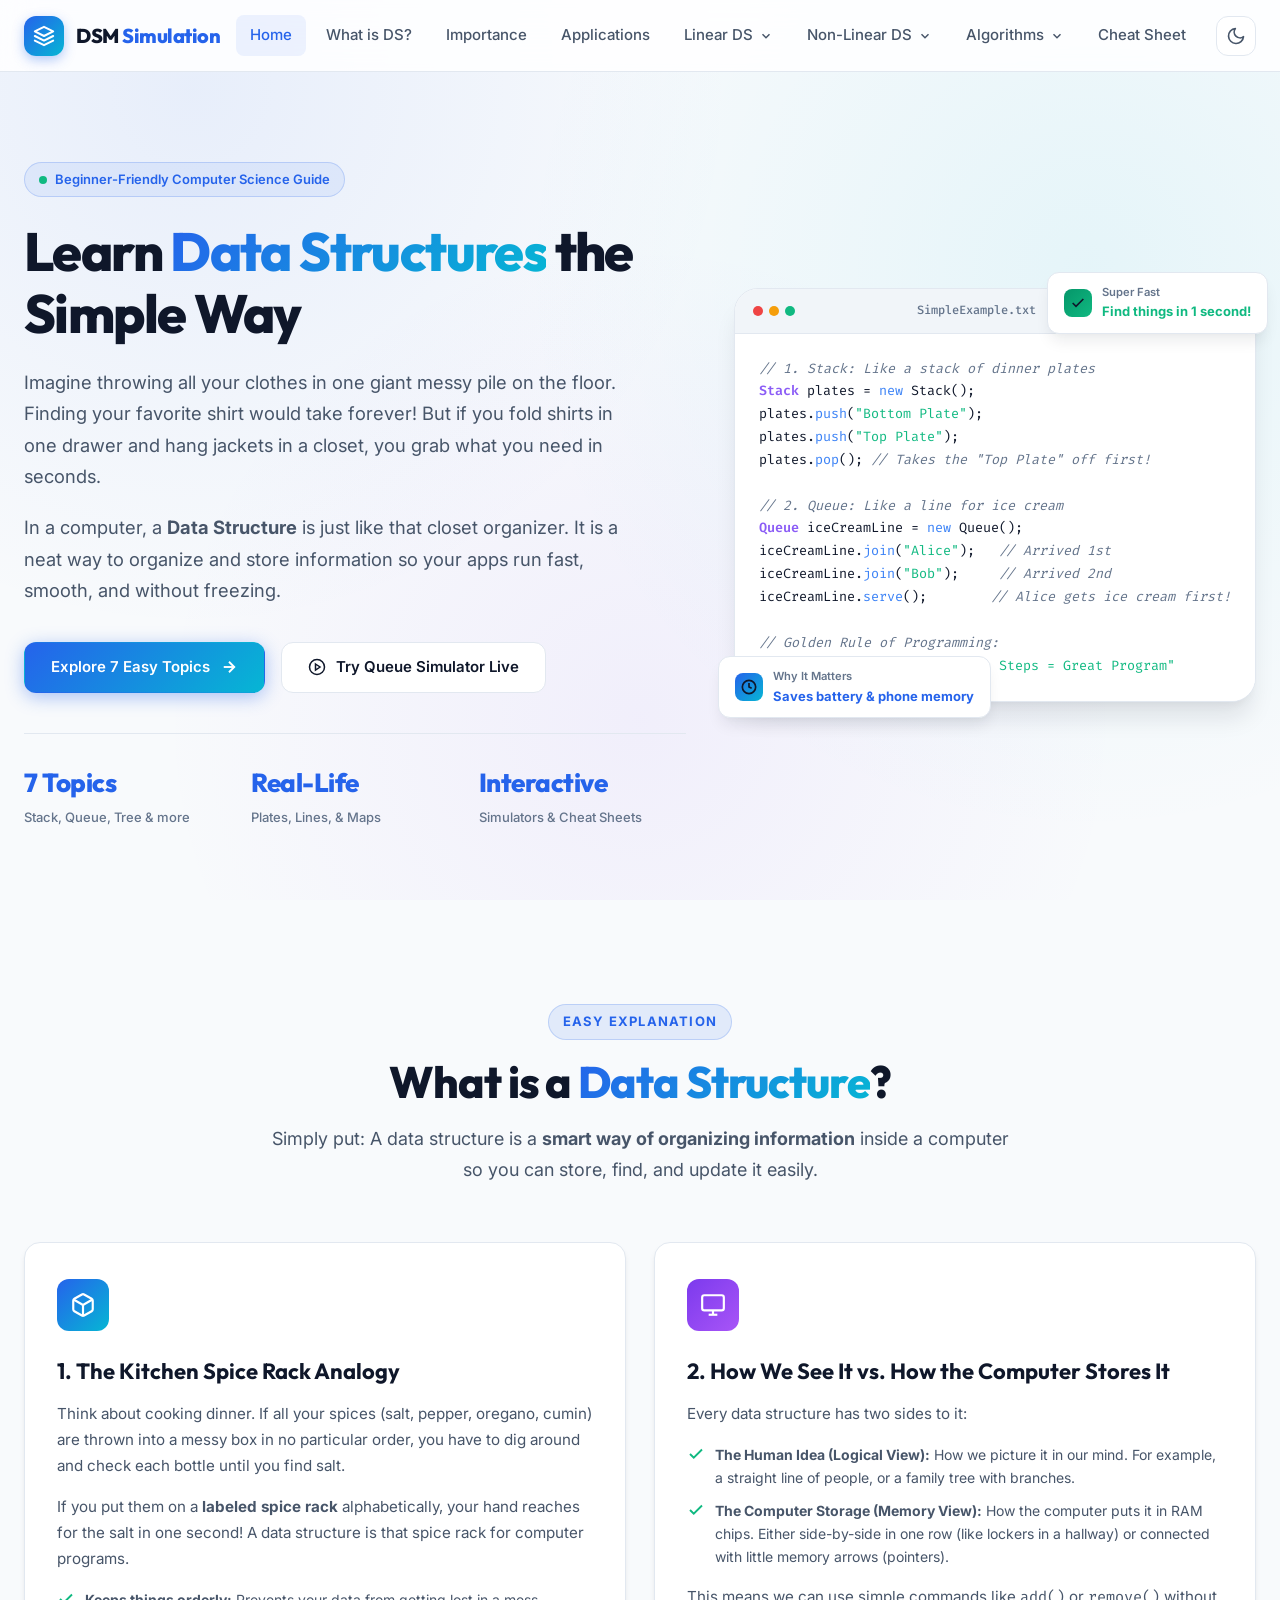
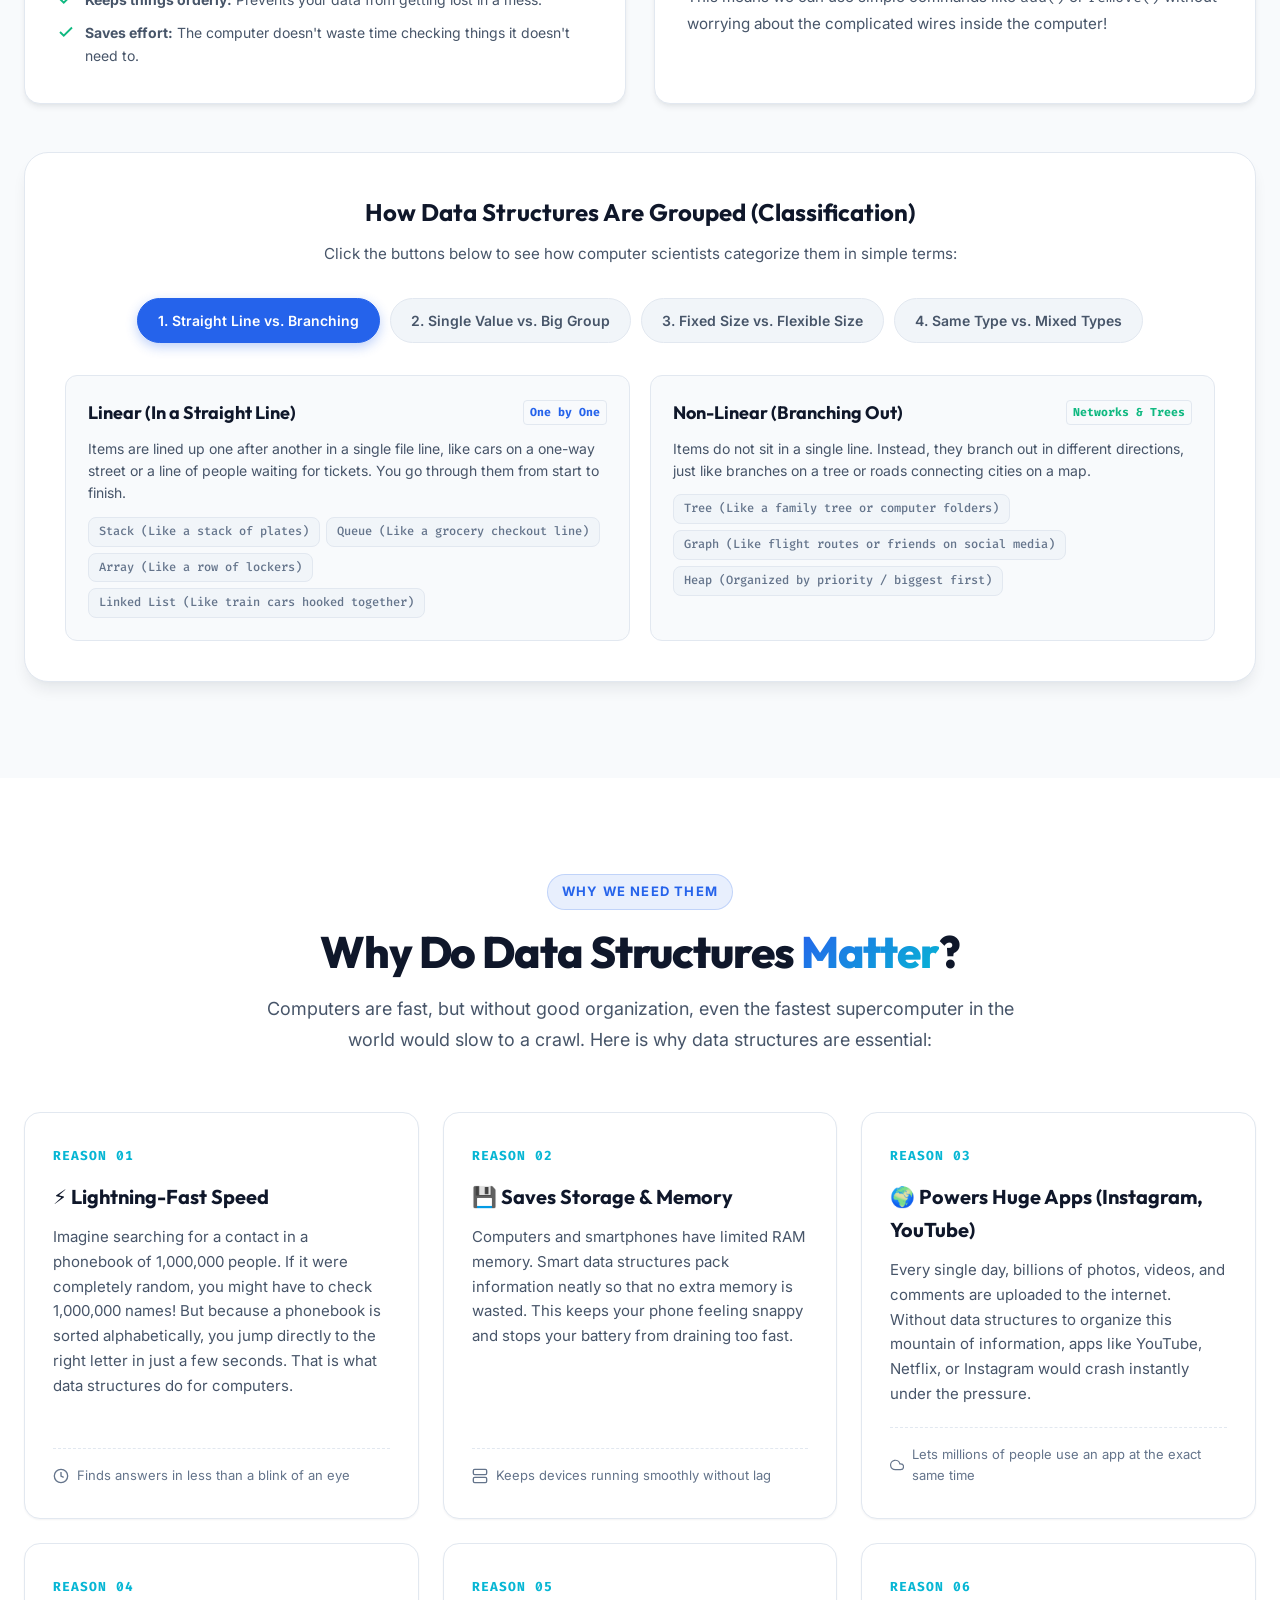
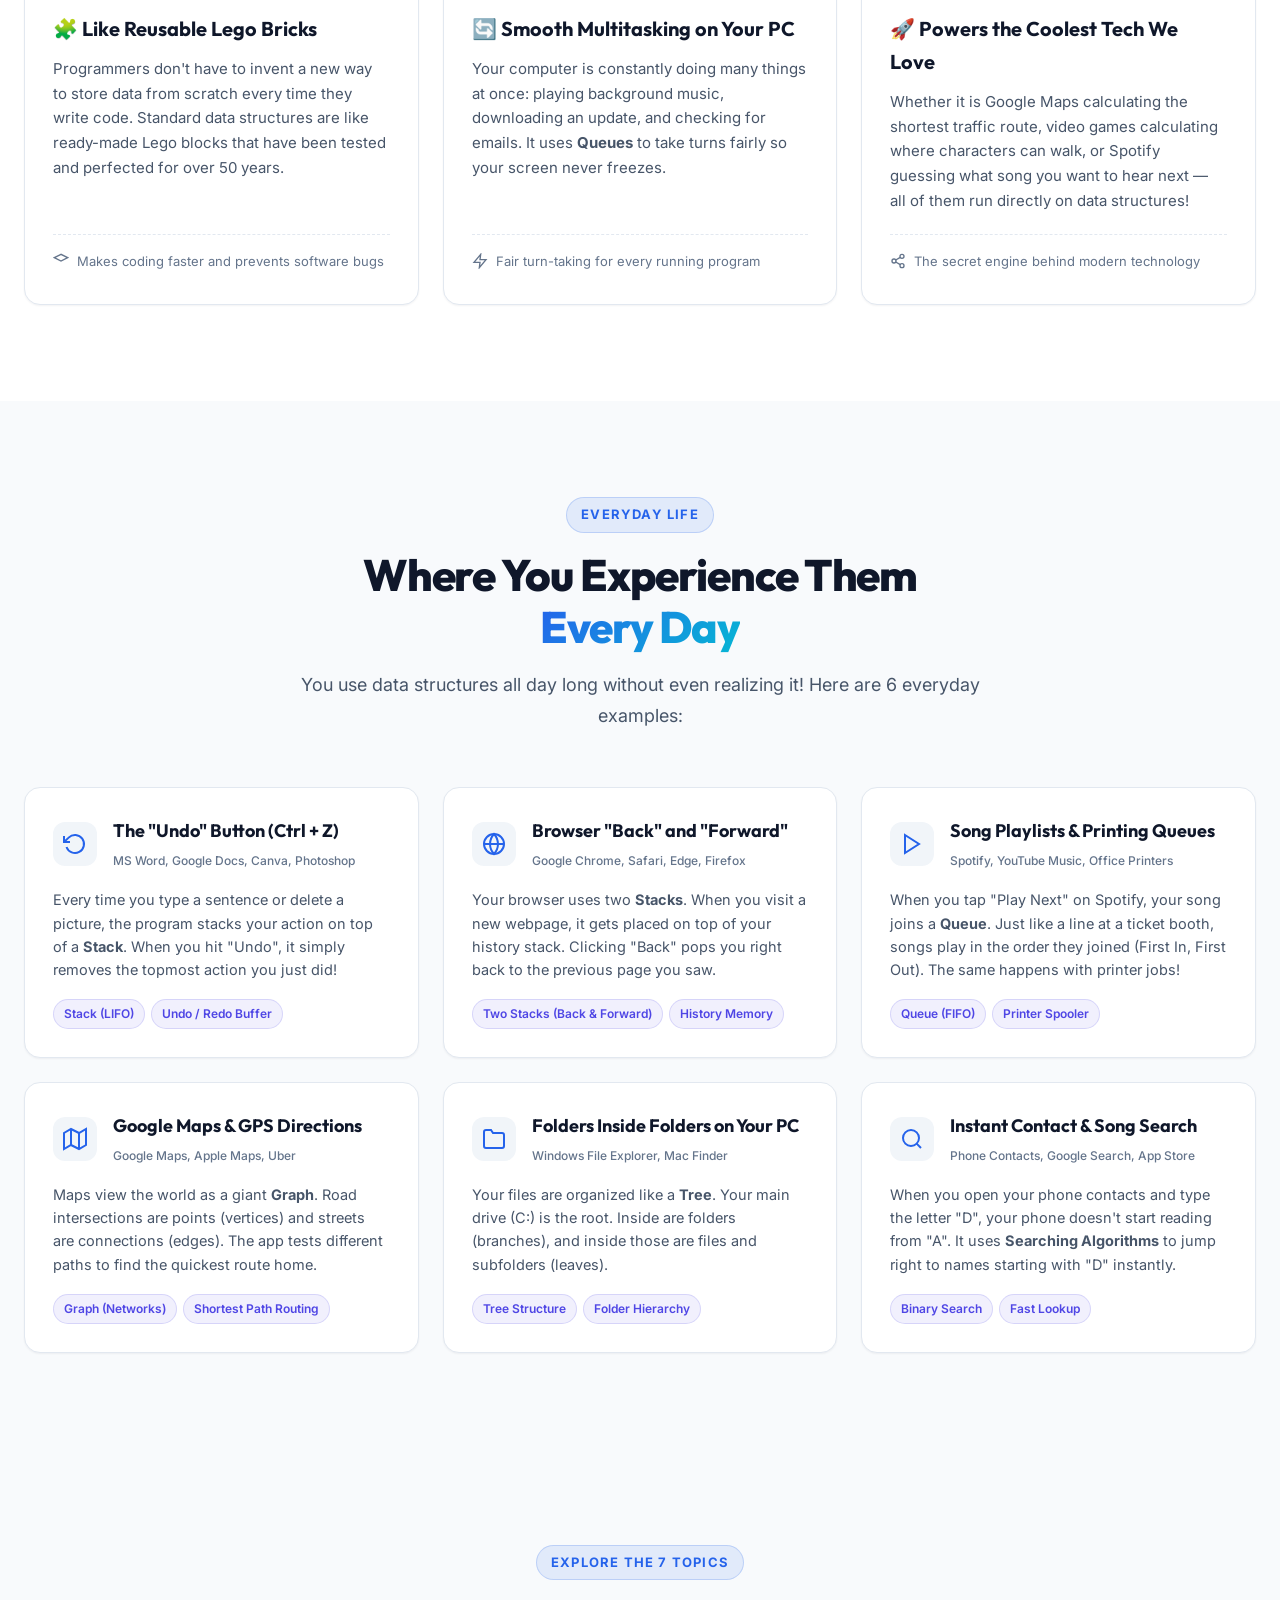
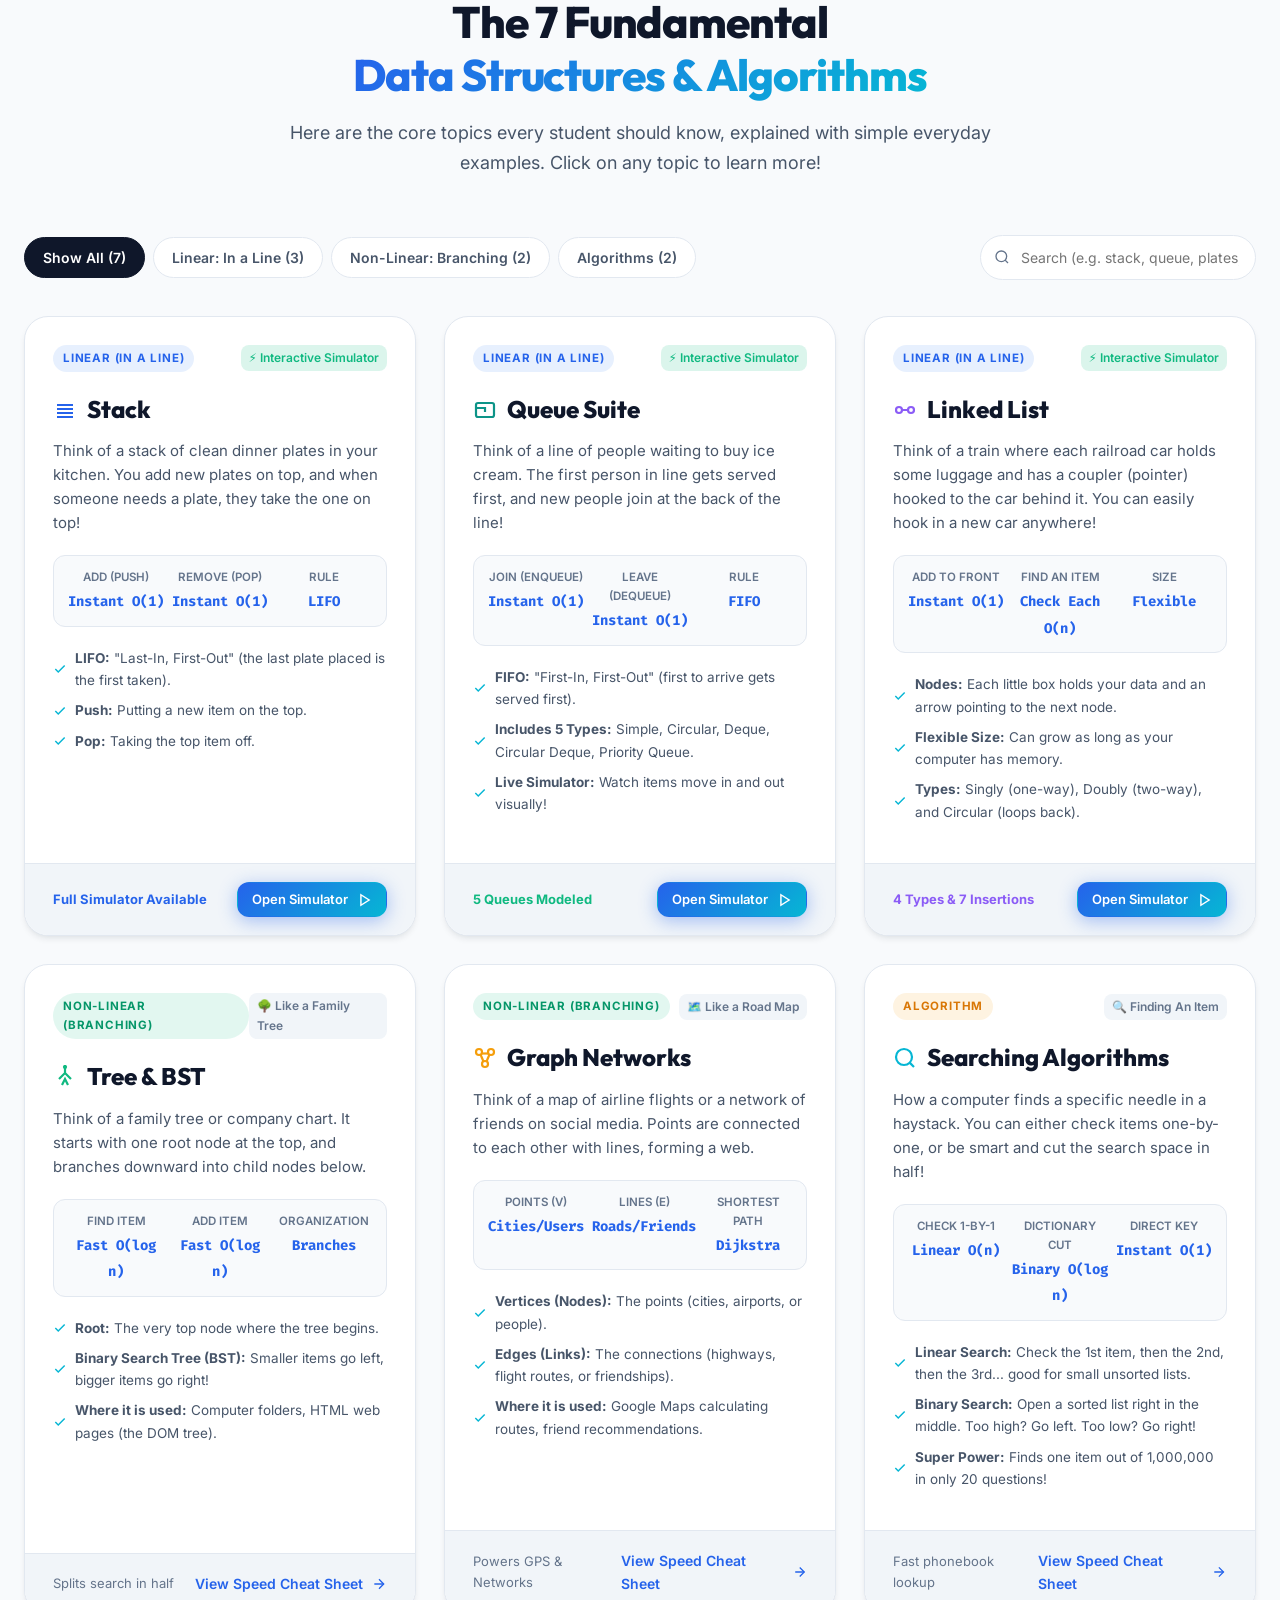
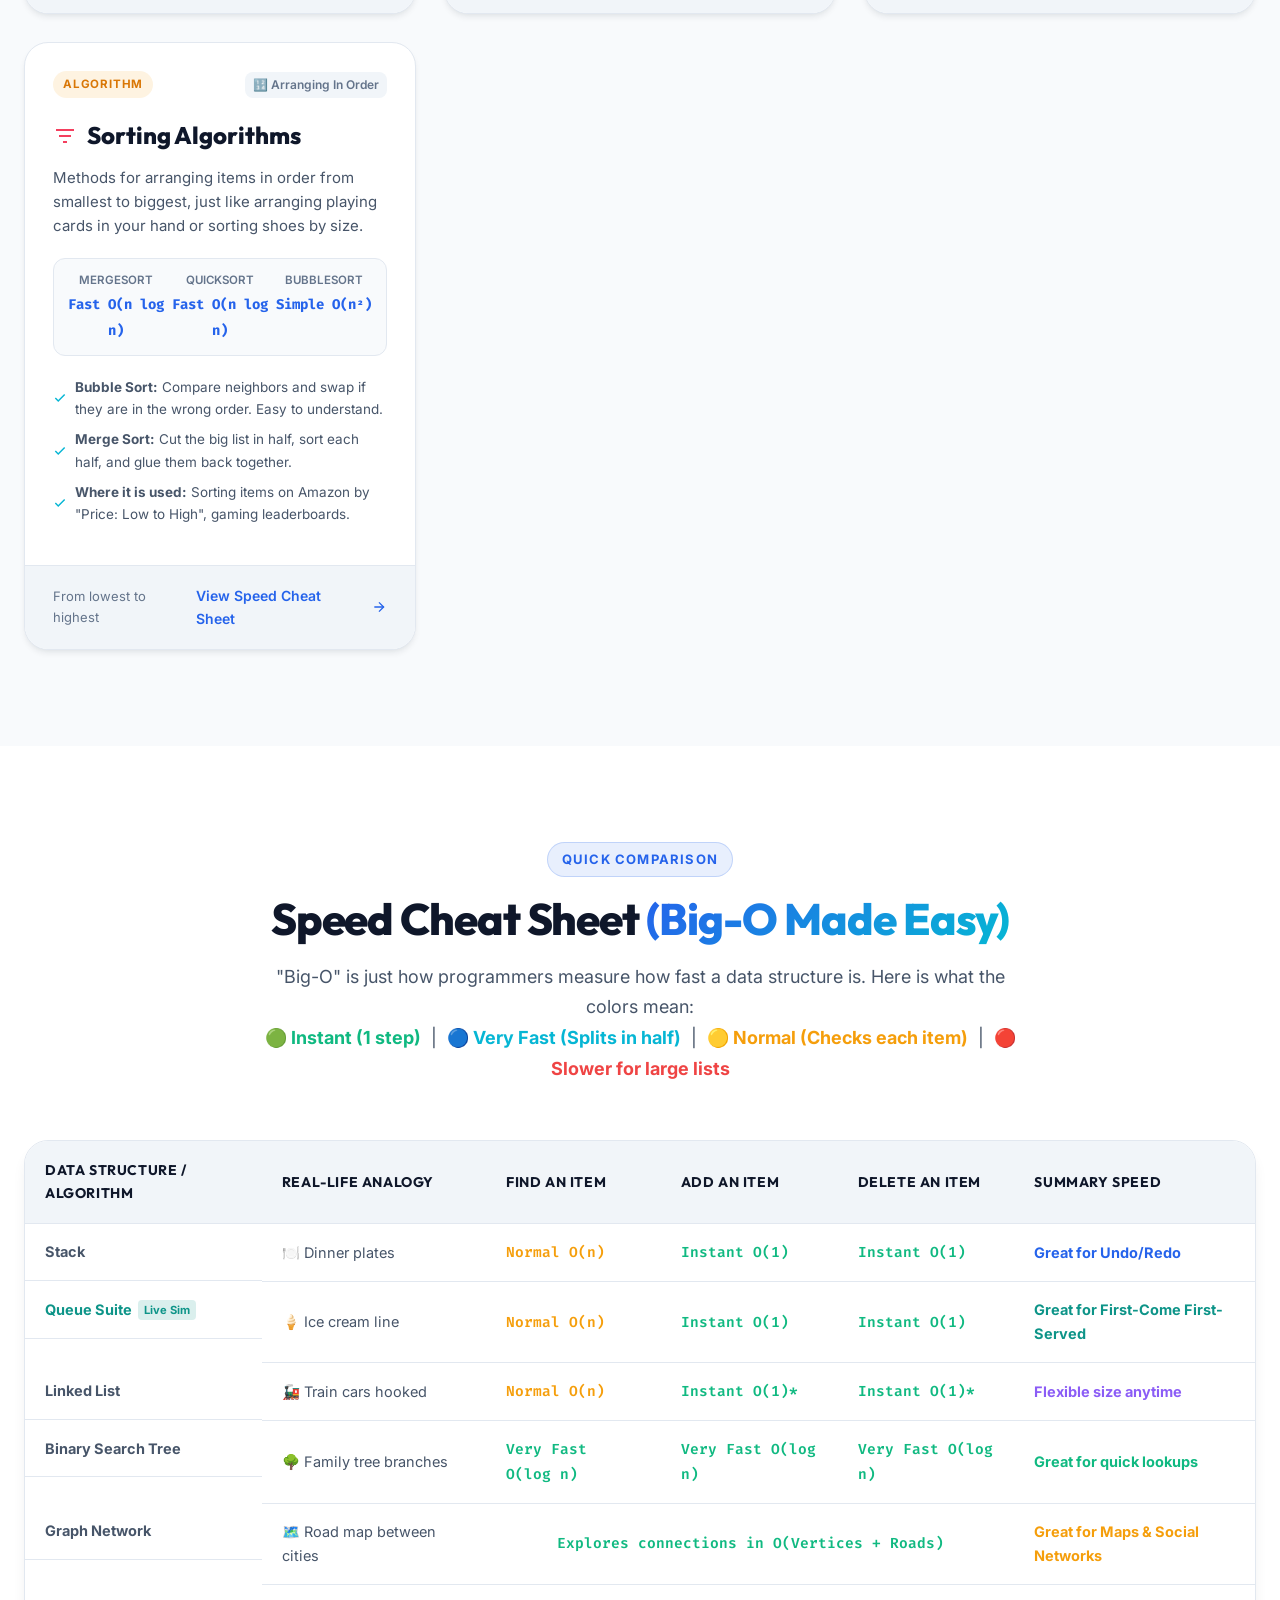
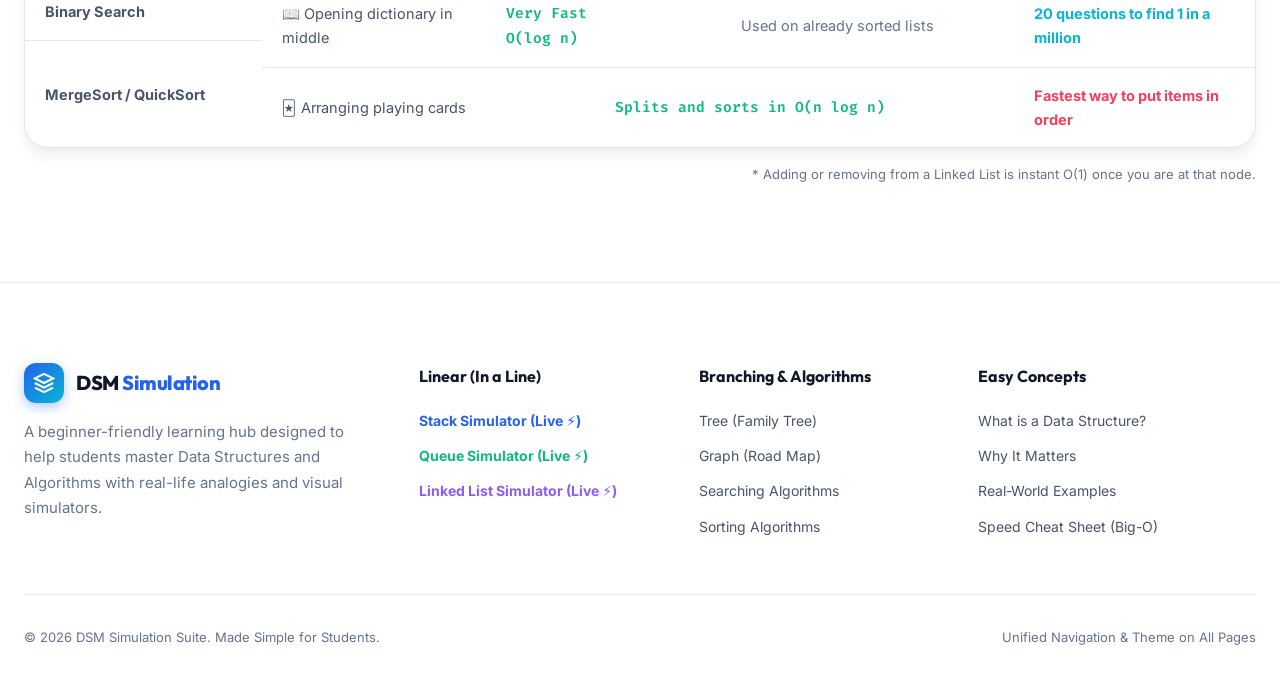
==== commit f9a2553e: "linked list" ====
--- a/index.html
+++ b/index.html
@@ -62,18 +62,17 @@
                     <div class="nav-dropdown">
                         <a href="stack_cheatsheet.html" class="dropdown-link">
                             <svg width="18" height="18" viewBox="0 0 24 24" fill="none" stroke="currentColor" stroke-width="2"><path d="M4 19h16M4 15h16M4 11h16M4 7h16"/></svg>
-                            Stack Suite (LIFO)
-                            <span class="dropdown-badge live">Live Simulator ⚡</span>
+                            Stack 
+                           
                         </a>
                         <a href="queue_cheatsheet.html" class="dropdown-link">
                             <svg width="18" height="18" viewBox="0 0 24 24" fill="none" stroke="currentColor" stroke-width="2"><rect x="3" y="5" width="18" height="14" rx="2"/><polyline points="3 10 12 10 12 14"/></svg>
-                            Queue Suite (FIFO)
-                            <span class="dropdown-badge live">Live Simulator</span>
+                            Queue
+                            
                         </a>
-                        <a href="index.html#linkedlist" class="dropdown-link">
+                        <a href="linkedlist_cheatsheet.html" class="dropdown-link">
                             <svg width="18" height="18" viewBox="0 0 24 24" fill="none" stroke="currentColor" stroke-width="2"><circle cx="6" cy="12" r="3"/><circle cx="18" cy="12" r="3"/><line x1="9" y1="12" x2="15" y2="12"/></svg>
                             Linked List
-                            <span class="dropdown-badge">Train</span>
                         </a>
                     </div>
                 </li>
@@ -90,12 +89,12 @@
                         <a href="index.html#tree" class="dropdown-link">
                             <svg width="18" height="18" viewBox="0 0 24 24" fill="none" stroke="currentColor" stroke-width="2"><path d="M12 2v6m-6 6l6-6 6 6m-9 6l3-6 3 6"/><circle cx="12" cy="2" r="1"/></svg>
                             Tree & BST
-                            <span class="dropdown-badge">Family Tree</span>
+                            
                         </a>
                         <a href="index.html#graph" class="dropdown-link">
                             <svg width="18" height="18" viewBox="0 0 24 24" fill="none" stroke="currentColor" stroke-width="2"><circle cx="6" cy="6" r="3"/><circle cx="18" cy="6" r="3"/><circle cx="12" cy="18" r="3"/><line x1="8.5" y1="7.5" x2="15.5" y2="7.5"/><line x1="7.5" y1="8.5" x2="10.5" y2="15.5"/><line x1="16.5" y1="8.5" x2="13.5" y2="15.5"/></svg>
                             Graph Networks
-                            <span class="dropdown-badge">Road Map</span>
+                          
                         </a>
                     </div>
                 </li>
@@ -112,12 +111,12 @@
                         <a href="index.html#searching" class="dropdown-link">
                             <svg width="18" height="18" viewBox="0 0 24 24" fill="none" stroke="currentColor" stroke-width="2"><circle cx="11" cy="11" r="8"/><line x1="21" y1="21" x2="16.65" y2="16.65"/></svg>
                             Searching (Find Items)
-                            <span class="dropdown-badge">Search</span>
+                            
                         </a>
                         <a href="index.html#sorting" class="dropdown-link">
                             <svg width="18" height="18" viewBox="0 0 24 24" fill="none" stroke="currentColor" stroke-width="2"><path d="M3 6h18M6 12h12M10 18h4"/></svg>
                             Sorting (Order Items)
-                            <span class="dropdown-badge">Sort</span>
+                            
                         </a>
                     </div>
                 </li>
@@ -189,8 +188,7 @@
 
             <div class="mobile-nav-section-title">Linear Structures</div>
             <a href="stack_cheatsheet.html" class="mobile-nav-link" style="color: var(--accent-blue); font-weight:700;">Stack Simulator (Live ⚡)</a>
-            <a href="queue_cheatsheet.html" class="mobile-nav-link" style="color: var(--accent-emerald); font-weight:700;">Queue Simulator (Live ⚡)</a>
-            <a href="index.html#linkedlist" class="mobile-nav-link">Linked List (Train Cars)</a>
+            <a href="linkedlist_cheatsheet.html" class="mobile-nav-link" style="color: var(--accent-purple, #a855f7); font-weight:700;">Linked List Simulator (Live ⚡)</a>
 
             <div class="mobile-nav-section-title">Non-Linear Structures</div>
             <a href="index.html#tree" class="mobile-nav-link">Tree (Family Tree)</a>
@@ -862,7 +860,7 @@
                     <div class="card-top">
                         <div class="card-top-meta">
                             <span class="category-badge badge-linear">Linear (In a Line)</span>
-                            <span class="status-badge">🚂 Like a Train of Cars</span>
+                            <span class="status-badge live-sim">⚡ Interactive Simulator</span>
                         </div>
                         <h3 class="module-title">
                             <svg width="24" height="24" viewBox="0 0 24 24" fill="none" stroke="currentColor" stroke-width="2.2" style="color:var(--accent-purple)"><circle cx="6" cy="12" r="3"/><circle cx="18" cy="12" r="3"/><line x1="9" y1="12" x2="15" y2="12"/></svg>
@@ -903,10 +901,10 @@
                         </ul>
                     </div>
                     <div class="card-bottom">
-                        <span style="font-size:0.8125rem; color:var(--text-muted);">Easy to insert anywhere</span>
-                        <a href="#cheatsheet" class="card-action-btn">
-                            View Speed Cheat Sheet
-                            <svg width="16" height="16" viewBox="0 0 24 24" fill="none" stroke="currentColor" stroke-width="2"><line x1="5" y1="12" x2="19" y2="12"></line><polyline points="12 5 19 12 12 19"></polyline></svg>
+                        <span style="font-size:0.8125rem; color:var(--accent-purple, #a855f7); font-weight:700;">4 Types & 7 Insertions</span>
+                        <a href="linkedlist_cheatsheet.html" class="btn btn-primary" style="padding: 6px 14px; font-size: 0.8125rem;">
+                            Open Simulator
+                            <svg width="14" height="14" viewBox="0 0 24 24" fill="none" stroke="currentColor" stroke-width="2.5"><polygon points="5 3 19 12 5 21 5 3"></polygon></svg>
                         </a>
                     </div>
                 </article>
@@ -1266,9 +1264,9 @@
                 <div class="footer-col">
                     <h5>Linear (In a Line)</h5>
                     <div class="footer-links">
-                        <a href="index.html#stack">Stack (Dinner Plates)</a>
+                        <a href="stack_cheatsheet.html" style="color:var(--accent-blue); font-weight:700;">Stack Simulator (Live ⚡)</a>
                         <a href="queue_cheatsheet.html" style="color:var(--accent-emerald); font-weight:700;">Queue Simulator (Live ⚡)</a>
-                        <a href="index.html#linkedlist">Linked List (Train Cars)</a>
+                        <a href="linkedlist_cheatsheet.html" style="color:var(--accent-purple, #a855f7); font-weight:700;">Linked List Simulator (Live ⚡)</a>
                     </div>
                 </div>
 
